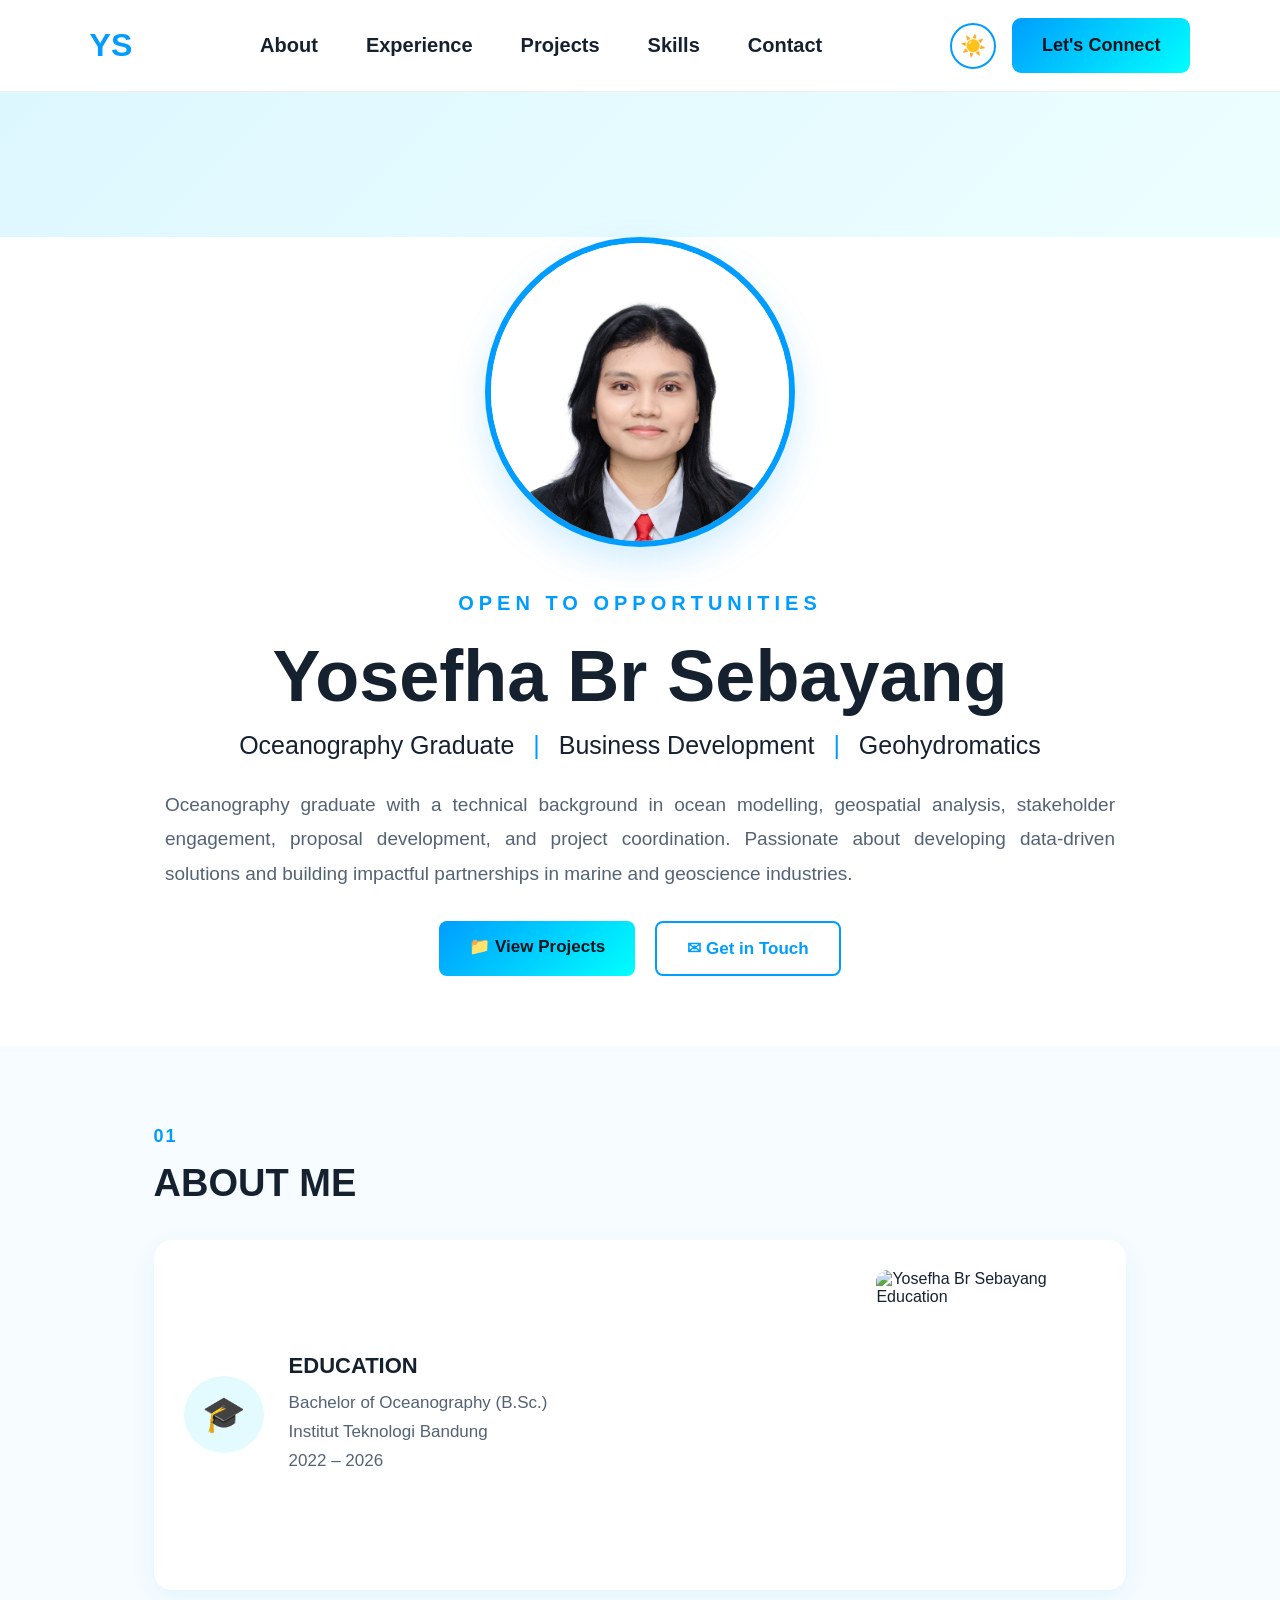
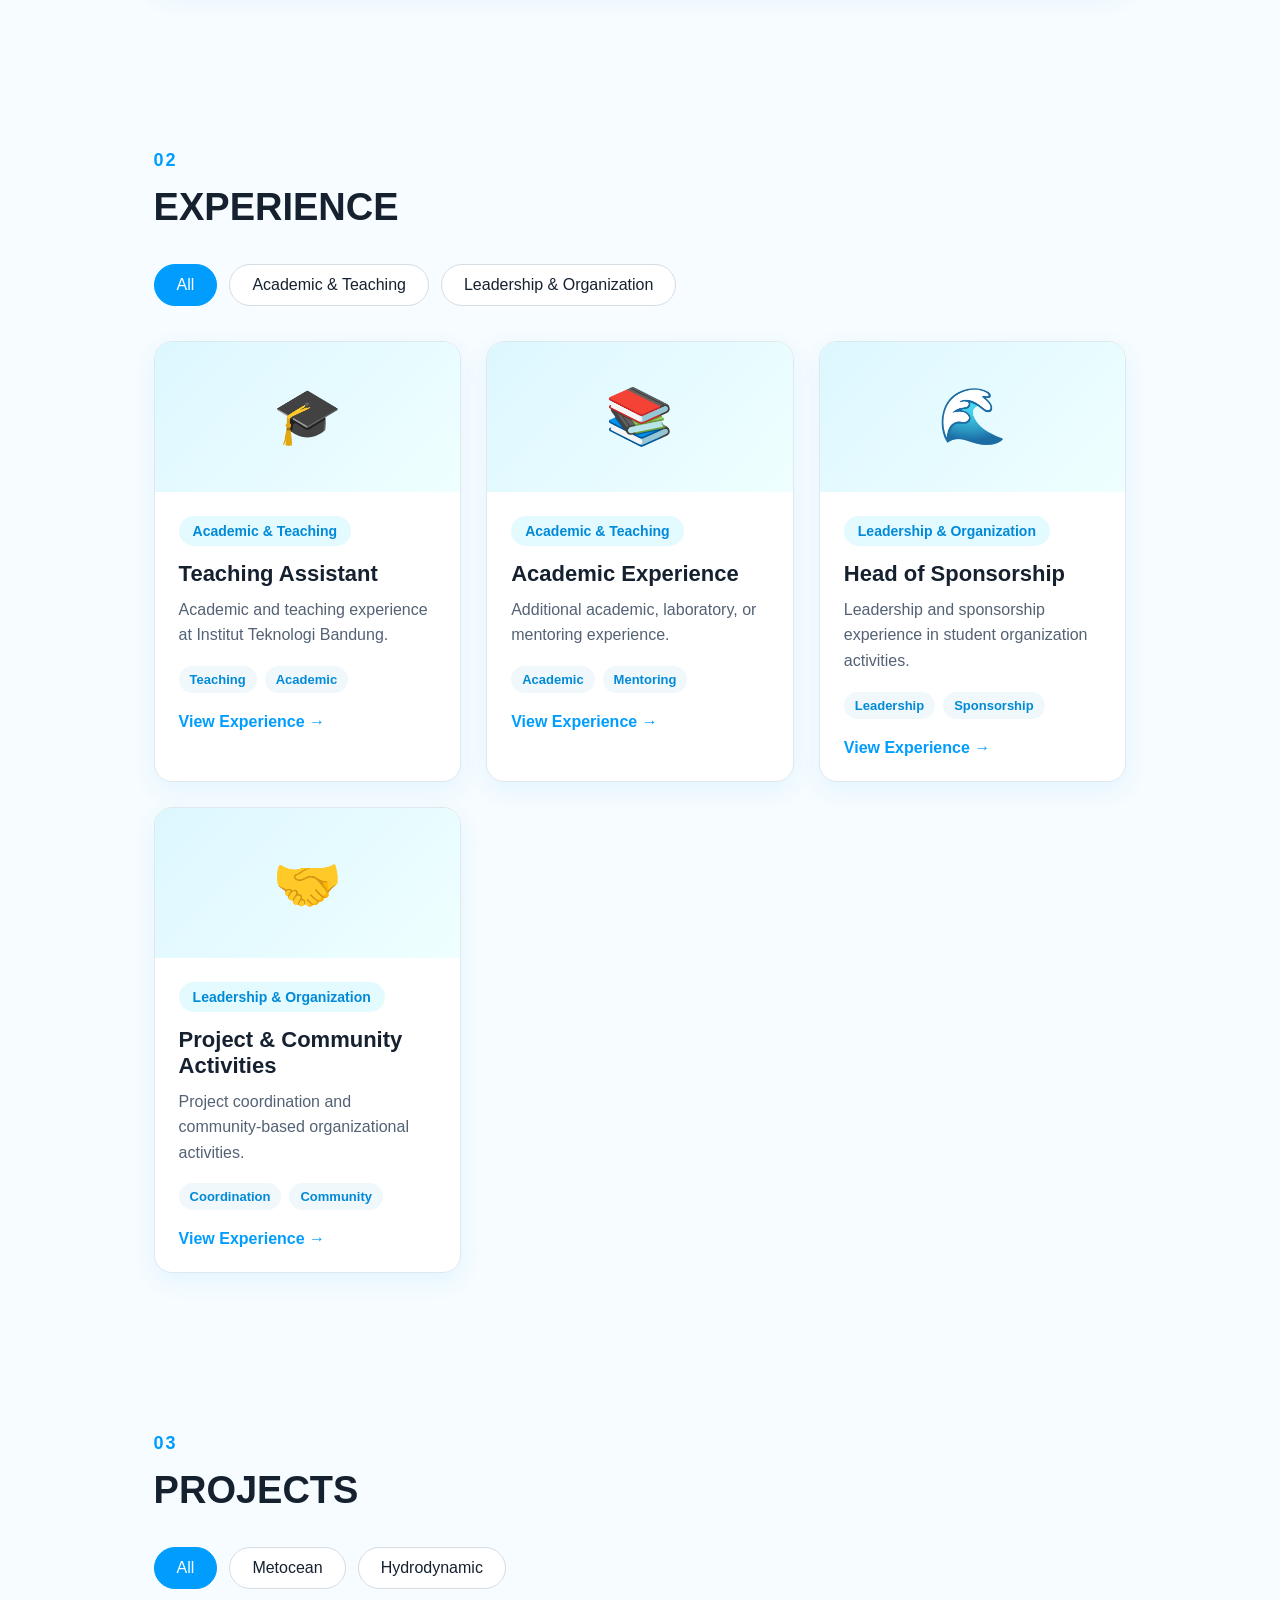
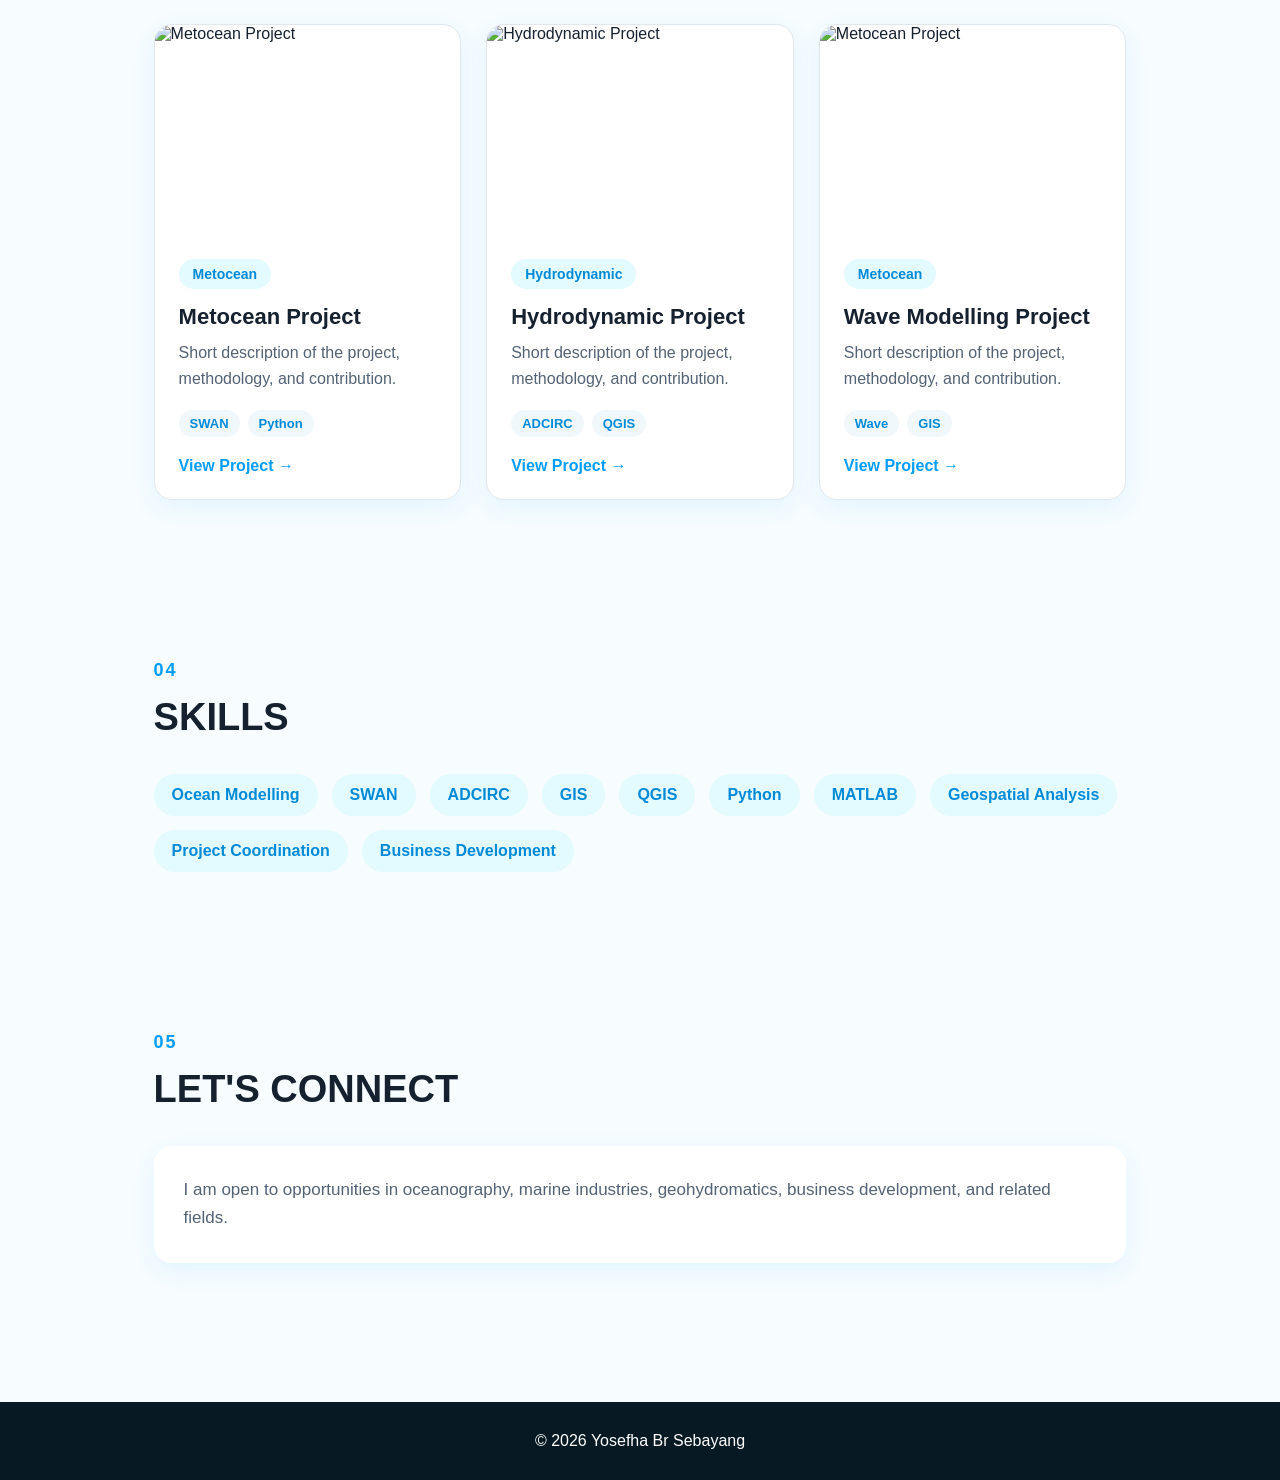
==== index.html @ 75643a56 "Add files via upload" ====
<!DOCTYPE html>
<html lang="en">
<head>
<meta charset="UTF-8">
<meta name="viewport" content="width=device-width,initial-scale=1.0">
<title>Yosefha Br Sebayang | Portfolio</title>
<link rel="stylesheet" href="style.css">
</head>

<body>

<!-- NAVBAR -->
<nav class="navbar">
  <div class="logo">YS</div>
  <div class="nav-links">
    <a href="#about">About</a><a href="#experience">Experience</a>
    <a href="#projects">Projects</a><a href="#skills">Skills</a>
    <a href="#contact">Contact</a>
  </div>
  <div class="nav-right">
    <button id="themeBtn" class="theme-btn">☀️</button>
    <a href="#contact" class="connect-btn">Let's Connect</a>
  </div>
</nav>

<!-- HERO -->
<section class="hero" id="home">
  <div class="hero-banner"></div>
  <div class="hero-content">
    <div class="profile-wrapper">
      <img src="Yosefha_Br_Sebayang_PasPhoto.png" class="profile-photo" alt="Yosefha Br Sebayang">
    </div>
    <p class="open-text">OPEN TO OPPORTUNITIES</p>
    <h1>Yosefha Br Sebayang</h1>
    <h2>Oceanography Graduate <span>|</span> Business Development <span>|</span> Geohydromatics</h2>
    <p class="hero-description">
      Oceanography graduate with a technical background in ocean modelling,
      geospatial analysis, stakeholder engagement, proposal development,
      and project coordination. Passionate about developing data-driven
      solutions and building impactful partnerships in marine and geoscience industries.
    </p>
    <div class="hero-buttons">
      <a href="#projects" class="primary-btn">📁 View Projects</a>
      <a href="#contact" class="secondary-btn">✉ Get in Touch</a>
    </div>
  </div>
</section>

<!-- ABOUT -->
<section class="section" id="about">
  <div class="section-title"><span>01</span><h2>ABOUT ME</h2></div>
  <div class="about-card">
    <div class="about-icon">🎓</div>
    <div class="about-info">
      <h3>EDUCATION</h3>
      <p>Bachelor of Oceanography (B.Sc.)</p>
      <p>Institut Teknologi Bandung</p>
      <p>2022 – 2026</p>
    </div>
    <img src="Education_Picture.png" class="about-photo" alt="Yosefha Br Sebayang Education">
  </div>
</section>

<!-- EXPERIENCE -->
<section class="section" id="experience">
  <div class="section-title"><span>02</span><h2>EXPERIENCE</h2></div>

  <div class="experience-filters">
    <button class="experience-filter active" data-filter="all">All</button>
    <button class="experience-filter" data-filter="academic">Academic & Teaching</button>
    <button class="experience-filter" data-filter="organization">Leadership & Organization</button>
  </div>

  <div class="experience-grid">

    <!-- ACADEMIC 1 -->
    <div class="experience-card" data-category="academic">
      <div class="experience-icon">🎓</div>
      <div class="experience-content">
        <span class="experience-category">Academic & Teaching</span>
        <h3>Teaching Assistant</h3>
        <p>Academic and teaching experience at Institut Teknologi Bandung.</p>
        <div class="experience-tags"><span>Teaching</span><span>Academic</span></div>
        <button class="experience-link" onclick="openExperience('academic1')">View Experience →</button>
      </div>
    </div>

    <!-- ACADEMIC 2 -->
    <div class="experience-card" data-category="academic">
      <div class="experience-icon">📚</div>
      <div class="experience-content">
        <span class="experience-category">Academic & Teaching</span>
        <h3>Academic Experience</h3>
        <p>Additional academic, laboratory, or mentoring experience.</p>
        <div class="experience-tags"><span>Academic</span><span>Mentoring</span></div>
        <button class="experience-link" onclick="openExperience('academic2')">View Experience →</button>
      </div>
    </div>

    <!-- ORGANIZATION 1 -->
    <div class="experience-card" data-category="organization">
      <div class="experience-icon">🌊</div>
      <div class="experience-content">
        <span class="experience-category">Leadership & Organization</span>
        <h3>Head of Sponsorship</h3>
        <p>Leadership and sponsorship experience in student organization activities.</p>
        <div class="experience-tags"><span>Leadership</span><span>Sponsorship</span></div>
        <button class="experience-link" onclick="openExperience('organization1')">View Experience →</button>
      </div>
    </div>

    <!-- ORGANIZATION 2 -->
    <div class="experience-card" data-category="organization">
      <div class="experience-icon">🤝</div>
      <div class="experience-content">
        <span class="experience-category">Leadership & Organization</span>
        <h3>Project & Community Activities</h3>
        <p>Project coordination and community-based organizational activities.</p>
        <div class="experience-tags"><span>Coordination</span><span>Community</span></div>
        <button class="experience-link" onclick="openExperience('organization2')">View Experience →</button>
      </div>
    </div>

  </div>
</section>

<!-- EXPERIENCE DETAIL MODAL -->
<div class="experience-modal" id="experienceModal">
  <div class="experience-modal-box">
    <button class="close-experience" onclick="closeExperience()">×</button>

    <div class="experience-header">
      <span id="experienceCategory">ACADEMIC & TEACHING</span>
      <h2 id="experienceTitle">Experience Title</h2>
      <p id="experienceIntro">Short description of the experience.</p>
    </div>

    <div class="experience-detail">

      <div class="experience-row">
        <div class="experience-image"><img id="expImg1" src="experience-image.jpg" alt="Experience"></div>
        <div class="experience-text">
          <span>01</span><h3>Role & Overview</h3>
          <p id="expDesc1">Describe your role, position, and background.</p>
        </div>
      </div>

      <div class="experience-row reverse">
        <div class="experience-image"><img id="expImg2" src="experience-image.jpg" alt="Experience"></div>
        <div class="experience-text">
          <span>02</span><h3>Responsibilities</h3>
          <p id="expDesc2">Describe your main responsibilities and activities.</p>
        </div>
      </div>

      <div class="experience-row">
        <div class="experience-image"><img id="expImg3" src="experience-image.jpg" alt="Experience"></div>
        <div class="experience-text">
          <span>03</span><h3>Skills & Contribution</h3>
          <p id="expDesc3">Describe skills developed and your contribution.</p>
        </div>
      </div>

      <div class="experience-row reverse">
        <div class="experience-image"><img id="expImg4" src="experience-image.jpg" alt="Experience"></div>
        <div class="experience-text">
          <span>04</span><h3>Outcome</h3>
          <p id="expDesc4">Describe the outcome, achievement, or impact.</p>
        </div>
      </div>

    </div>
  </div>
</div>

<!-- PROJECTS -->
<section class="section" id="projects">
  <div class="section-title"><span>03</span><h2>PROJECTS</h2></div>

  <div class="project-filters">
    <button class="filter-btn active" data-filter="all">All</button>
    <button class="filter-btn" data-filter="metocean">Metocean</button>
    <button class="filter-btn" data-filter="hydrodynamic">Hydrodynamic</button>
  </div>

  <div class="project-grid">

    <div class="project-card" data-category="metocean">
      <img src="project-image.jpg" class="project-image" alt="Metocean Project">
      <div class="project-content">
        <span class="project-category">Metocean</span>
        <h3>Metocean Project</h3>
        <p>Short description of the project, methodology, and contribution.</p>
        <div class="project-tags"><span>SWAN</span><span>Python</span></div>
        <button class="project-link" onclick="openProject('project1')">View Project →</button>
      </div>
    </div>

    <div class="project-card" data-category="hydrodynamic">
      <img src="project-image.jpg" class="project-image" alt="Hydrodynamic Project">
      <div class="project-content">
        <span class="project-category">Hydrodynamic</span>
        <h3>Hydrodynamic Project</h3>
        <p>Short description of the project, methodology, and contribution.</p>
        <div class="project-tags"><span>ADCIRC</span><span>QGIS</span></div>
        <button class="project-link" onclick="openProject('project2')">View Project →</button>
      </div>
    </div>

    <div class="project-card" data-category="metocean">
      <img src="project-image.jpg" class="project-image" alt="Metocean Project">
      <div class="project-content">
        <span class="project-category">Metocean</span>
        <h3>Wave Modelling Project</h3>
        <p>Short description of the project, methodology, and contribution.</p>
        <div class="project-tags"><span>Wave</span><span>GIS</span></div>
        <button class="project-link" onclick="openProject('project3')">View Project →</button>
      </div>
    </div>

  </div>
</section>

<!-- PROJECT DETAIL MODAL -->
<div class="project-modal" id="projectModal">
  <div class="modal-box">
    <button class="close-modal" onclick="closeProject()">×</button>

    <div class="modal-header">
      <span id="detailCategory">METOCEAN</span>
      <h2 id="detailTitle">Project Title</h2>
      <p id="detailIntro">Short project introduction.</p>
    </div>

    <div class="detail-content">

      <div class="detail-row">
        <div class="detail-image"><img id="img1" src="project-image.jpg" alt="Project"></div>
        <div class="detail-text">
          <span>01</span><h3>Project Overview</h3>
          <p id="desc1">Explain the background, objectives, and scope.</p>
        </div>
      </div>

      <div class="detail-row reverse">
        <div class="detail-image"><img id="img2" src="project-image.jpg" alt="Project"></div>
        <div class="detail-text">
          <span>02</span><h3>Methodology</h3>
          <p id="desc2">Explain the methodology, modelling process, or workflow.</p>
        </div>
      </div>

      <div class="detail-row">
        <div class="detail-image"><img id="img3" src="project-image.jpg" alt="Project"></div>
        <div class="detail-text">
          <span>03</span><h3>My Contribution</h3>
          <p id="desc3">Explain your role, technical contribution, and responsibilities.</p>
        </div>
      </div>

      <div class="detail-row reverse">
        <div class="detail-image"><img id="img4" src="project-image.jpg" alt="Project"></div>
        <div class="detail-text">
          <span>04</span><h3>Result & Outcome</h3>
          <p id="desc4">Explain the results, findings, outputs, or final products.</p>
        </div>
      </div>

    </div>
  </div>
</div>

<!-- SKILLS -->
<section class="section" id="skills">
  <div class="section-title"><span>04</span><h2>SKILLS</h2></div>
  <div class="skills">
    <span>Ocean Modelling</span><span>SWAN</span><span>ADCIRC</span>
    <span>GIS</span><span>QGIS</span><span>Python</span><span>MATLAB</span>
    <span>Geospatial Analysis</span><span>Project Coordination</span><span>Business Development</span>
  </div>
</section>

<!-- CONTACT -->
<section class="section contact-section" id="contact">
  <div class="section-title"><span>05</span><h2>LET'S CONNECT</h2></div>
  <div class="simple-card">
    <p>I am open to opportunities in oceanography, marine industries,
      geohydromatics, business development, and related fields.</p>
  </div>
</section>

<footer><p>© 2026 Yosefha Br Sebayang</p></footer>

<script>
const btn=document.getElementById("themeBtn");
if(localStorage.getItem("theme")==="dark"){document.body.classList.add("dark");btn.textContent="🌙"}
btn.addEventListener("click",()=>{
  document.body.classList.toggle("dark");
  const dark=document.body.classList.contains("dark");
  btn.textContent=dark?"🌙":"☀️";
  localStorage.setItem("theme",dark?"dark":"light");
});

document.querySelectorAll(".filter-btn").forEach(btn=>{
  btn.addEventListener("click",()=>{
    document.querySelectorAll(".filter-btn").forEach(b=>b.classList.remove("active"));
    btn.classList.add("active");
    const f=btn.dataset.filter;
    document.querySelectorAll(".project-card").forEach(p=>{
      p.classList.toggle("hidden",f!="all"&&p.dataset.category!=f);
    });
  });
});

document.querySelectorAll(".experience-filter").forEach(btn=>{
  btn.addEventListener("click",()=>{
    document.querySelectorAll(".experience-filter").forEach(b=>b.classList.remove("active"));
    btn.classList.add("active");
    const f=btn.dataset.filter;
    document.querySelectorAll(".experience-card").forEach(e=>{
      e.classList.toggle("hidden",f!="all"&&e.dataset.category!=f);
    });
  });
});

const expData={
  academic1:{
    category:"ACADEMIC & TEACHING",title:"Teaching Assistant",
    intro:"Academic and teaching experience at Institut Teknologi Bandung.",
    imgs:["experience-image.jpg","experience-image.jpg","experience-image.jpg","experience-image.jpg"]
  },
  academic2:{
    category:"ACADEMIC & TEACHING",title:"Academic Experience",
    intro:"Additional academic and mentoring experience.",
    imgs:["experience-image.jpg","experience-image.jpg","experience-image.jpg","experience-image.jpg"]
  },
  organization1:{
    category:"LEADERSHIP & ORGANIZATION",title:"Head of Sponsorship",
    intro:"Leadership and sponsorship experience in student activities.",
    imgs:["experience-image.jpg","experience-image.jpg","experience-image.jpg","experience-image.jpg"]
  },
  organization2:{
    category:"LEADERSHIP & ORGANIZATION",title:"Project & Community Activities",
    intro:"Project coordination and community-based activities.",
    imgs:["experience-image.jpg","experience-image.jpg","experience-image.jpg","experience-image.jpg"]
  }
};

function openExperience(id){
  const d=expData[id];
  document.getElementById("experienceCategory").textContent=d.category;
  document.getElementById("experienceTitle").textContent=d.title;
  document.getElementById("experienceIntro").textContent=d.intro;
  d.imgs.forEach((img,i)=>document.getElementById("expImg"+(i+1)).src=img);
  document.getElementById("experienceModal").classList.add("show");
  document.body.style.overflow="hidden";
}

function closeExperience(){
  document.getElementById("experienceModal").classList.remove("show");
  document.body.style.overflow="";
}

document.getElementById("experienceModal").addEventListener("click",e=>{
  if(e.target.id==="experienceModal")closeExperience();
});

const projectData={
  project1:{
    category:"METOCEAN",title:"Metocean Project",intro:"Metocean analysis and modelling project.",
    imgs:["project-image.jpg","project-image.jpg","project-image.jpg","project-image.jpg"]
  },
  project2:{
    category:"HYDRODYNAMIC",title:"Hydrodynamic Project",intro:"Hydrodynamic modelling and analysis project.",
    imgs:["project-image.jpg","project-image.jpg","project-image.jpg","project-image.jpg"]
  },
  project3:{
    category:"METOCEAN",title:"Wave Modelling Project",intro:"Wave modelling and marine analysis project.",
    imgs:["project-image.jpg","project-image.jpg","project-image.jpg","project-image.jpg"]
  }
};

function openProject(id){
  const d=projectData[id];
  document.getElementById("detailCategory").textContent=d.category;
  document.getElementById("detailTitle").textContent=d.title;
  document.getElementById("detailIntro").textContent=d.intro;
  d.imgs.forEach((img,i)=>document.getElementById("img"+(i+1)).src=img);
  document.getElementById("projectModal").classList.add("show");
  document.body.style.overflow="hidden";
}

function closeProject(){
  document.getElementById("projectModal").classList.remove("show");
  document.body.style.overflow="";
}

document.getElementById("projectModal").addEventListener("click",e=>{
  if(e.target.id==="projectModal")closeProject();
});
</script>

</body>
</html>
---- style.css ----
:root{--cyan:#009DFF;--cyan2:#00FFFF;--dark:#071923;--text:#162130;--muted:#536274;--light:#DDF7FF}
*{margin:0;padding:0;box-sizing:border-box}
html{scroll-behavior:smooth}
body{font-family:Arial,Helvetica,sans-serif;color:var(--text);background:#fff;transition:.3s}
a{text-decoration:none;color:inherit}
button{font-family:inherit}

/* NAVBAR */
.navbar{height:92px;width:100%;display:flex;align-items:center;justify-content:space-between;padding:0 7%;background:#fff;border-bottom:1px solid #eee;position:sticky;top:0;z-index:1000}
.logo{font-size:32px;font-weight:800;color:var(--cyan)}
.nav-links{display:flex;gap:48px}
.nav-links a{font-size:20px;font-weight:700;color:var(--text);transition:.2s}
.nav-links a:hover{color:var(--cyan)}
.nav-right{display:flex;align-items:center;gap:16px}
.theme-btn{width:46px;height:46px;border:2px solid var(--cyan);border-radius:50%;background:#fff;font-size:21px;cursor:pointer}
.connect-btn{background:linear-gradient(135deg,var(--cyan),var(--cyan2));color:#06141c;padding:17px 30px;border-radius:9px;font-size:18px;font-weight:800}

/* HERO */
.hero{text-align:center;position:relative;overflow:hidden}
.hero-banner{height:300px;background:linear-gradient(135deg,#DDF7FF,#EFFFFF)}
.hero-content{position:relative;background:#fff;padding:0 20px 70px}
.profile-wrapper{width:310px;height:310px;border-radius:50%;overflow:hidden;border:6px solid var(--cyan);position:relative;margin:-155px auto 0;background:#fff;box-shadow:0 15px 35px rgba(0,157,255,.18);z-index:5}
.profile-photo{width:100%;height:100%;object-fit:cover;object-position:center top;display:block}
.open-text{margin-top:45px;color:var(--cyan);font-size:20px;letter-spacing:5px;font-weight:800;position:relative;z-index:6}
.hero h1{font-size:72px;line-height:1.1;margin:22px auto 15px;font-weight:800;white-space:nowrap;color:var(--text)}
.hero h2{font-size:25px;font-weight:500;margin-bottom:28px}
.hero h2 span{color:var(--cyan);margin:0 12px}
.hero-description{max-width:950px;margin:auto;font-size:19px;line-height:1.8;color:var(--muted);text-align:justify}
.hero-buttons{display:flex;justify-content:center;gap:20px;margin-top:30px}
.primary-btn,.secondary-btn{padding:15px 30px;border-radius:8px;font-size:17px;font-weight:700}
.primary-btn{background:linear-gradient(135deg,var(--cyan),var(--cyan2));color:#06141c}
.secondary-btn{border:2px solid var(--cyan);color:var(--cyan)}

/* SECTIONS */
.section{padding:80px 12%;background:#F6FCFF;min-height:350px}
.section-title span{font-size:18px;color:var(--cyan);font-weight:800;letter-spacing:2px}
.section-title h2{font-size:38px;margin-top:15px;margin-bottom:35px}
.about-card,.simple-card{background:#fff;border-radius:18px;padding:30px;box-shadow:0 8px 25px rgba(0,157,255,.08);max-width:1280px}
.about-card{display:flex;gap:25px;align-items:center}
.about-icon{font-size:35px;background:#E3FAFF;padding:18px;border-radius:50%;flex-shrink:0}
.about-info{flex:1}
.about-card h3,.simple-card h3{font-size:22px;margin-bottom:10px}
.about-card p,.simple-card p{font-size:17px;line-height:1.7;color:var(--muted)}
.about-photo{width:220px;height:290px;object-fit:cover;object-position:center;border-radius:12px;display:block;flex-shrink:0}

/* FILTERS */
.project-filters,.experience-filters{display:flex;gap:12px;margin-bottom:35px;flex-wrap:wrap}
.filter-btn,.experience-filter{padding:11px 22px;border:1px solid #D5DDE3;border-radius:25px;background:#fff;color:var(--text);font-size:16px;cursor:pointer;transition:.2s}
.filter-btn.active,.filter-btn:hover,.experience-filter.active,.experience-filter:hover{background:var(--cyan);color:#fff;border-color:var(--cyan)}

/* PROJECT CARDS */
.project-grid,.experience-grid{display:grid;grid-template-columns:repeat(3,1fr);gap:25px}
.project-card,.experience-card{background:#fff;border:1px solid #E1E8ED;border-radius:18px;overflow:hidden;box-shadow:0 8px 25px rgba(0,157,255,.08);transition:.25s}
.project-card:hover,.experience-card:hover{transform:translateY(-5px);box-shadow:0 12px 30px rgba(0,157,255,.15)}
.project-card.hidden,.experience-card.hidden{display:none}
.project-image{width:100%;height:210px;object-fit:cover;display:block}
.project-content,.experience-content{padding:24px}
.project-category,.experience-category{display:inline-block;padding:7px 14px;border-radius:20px;background:#E3FAFF;color:#008AD8;font-size:14px;font-weight:700;margin-bottom:15px}
.project-card h3,.experience-card h3{font-size:22px;margin-bottom:10px}
.project-card p,.experience-card p{font-size:16px;line-height:1.6;color:var(--muted);margin-bottom:18px}
.project-tags,.experience-tags{display:flex;gap:8px;margin-bottom:20px}
.project-tags span,.experience-tags span{padding:6px 11px;border-radius:15px;background:#F0F8FB;color:#008AD8;font-size:13px;font-weight:700}
.project-link,.experience-link{border:0;background:none;color:var(--cyan);font-weight:700;font-size:16px;cursor:pointer;padding:0}
.experience-icon{height:150px;display:flex;align-items:center;justify-content:center;background:linear-gradient(135deg,#DDF7FF,#EFFFFF);font-size:55px}

/* MODALS */
.project-modal,.experience-modal{position:fixed;inset:0;background:rgba(0,0,0,.7);display:none;align-items:center;justify-content:center;padding:30px;z-index:2000}
.project-modal.show,.experience-modal.show{display:flex}
.modal-box,.experience-modal-box{width:min(1100px,95vw);max-height:90vh;overflow-y:auto;background:#fff;border-radius:22px;padding:45px;position:relative}
.close-modal,.close-experience{position:absolute;right:22px;top:18px;border:0;background:none;font-size:35px;cursor:pointer;color:var(--muted);z-index:5}
.modal-header,.experience-header{text-align:center;margin-bottom:45px}
.modal-header span,.experience-header span{color:var(--cyan);font-size:14px;font-weight:800;letter-spacing:3px}
.modal-header h2,.experience-header h2{font-size:38px;margin:12px 0}
.modal-header p,.experience-header p{font-size:17px;color:var(--muted)}
.detail-content,.experience-detail{display:flex;flex-direction:column;gap:55px}
.detail-row,.experience-row{display:grid;grid-template-columns:1.15fr 1fr;gap:45px;align-items:center}
.detail-row.reverse,.experience-row.reverse{grid-template-columns:1fr 1.15fr}
.detail-row.reverse .detail-image,.experience-row.reverse .experience-image{order:2}
.detail-row.reverse .detail-text,.experience-row.reverse .experience-text{order:1}
.detail-image img,.experience-image img{width:100%;height:330px;object-fit:cover;border-radius:16px;display:block;background:#EAF8FC}
.detail-text>span,.experience-text>span{font-size:14px;color:var(--cyan);font-weight:800;letter-spacing:3px}
.detail-text h3,.experience-text h3{font-size:27px;margin:10px 0 15px}
.detail-text p,.experience-text p{font-size:17px;line-height:1.8;color:var(--muted)}

/* SKILLS */
.skills{display:flex;flex-wrap:wrap;gap:14px}
.skills span{padding:12px 18px;border-radius:30px;background:#E3FAFF;color:#008AD8;font-weight:700}
.contact-section{min-height:450px}
footer{text-align:center;padding:30px;background:var(--dark);color:#fff}

/* DARK MODE */
body.dark{background:var(--dark);color:#F2FAFF}
body.dark .navbar{background:#0B202B;border-color:#193844}
body.dark .nav-links a{color:#F2FAFF}
body.dark .nav-links a:hover{color:var(--cyan2)}
body.dark .theme-btn{background:#102D39;color:#fff}
body.dark .connect-btn{color:#06141c}
body.dark .hero-banner{background:linear-gradient(135deg,#082A3A,#073B4C)}
body.dark .hero-content{background:var(--dark)}
body.dark .profile-wrapper{background:#102D39;border-color:var(--cyan2);box-shadow:0 15px 35px rgba(0,255,255,.15)}
body.dark .open-text{color:var(--cyan2)}
body.dark .hero h1{color:#F2FAFF}
body.dark .hero h2{color:#E4F3F8}
body.dark .hero h2 span{color:var(--cyan2)}
body.dark .hero-description{color:#B8CBD3}
body.dark .secondary-btn{color:var(--cyan2);border-color:var(--cyan2)}
body.dark .section{background:#0D2530}
body.dark .about-card,body.dark .simple-card{background:#12303C}
body.dark .about-card p,body.dark .simple-card p{color:#B8CBD3}
body.dark .about-icon{background:#0C3B4B}
body.dark .filter-btn,body.dark .experience-filter{background:#12303C;color:#F2FAFF;border-color:#28505E}
body.dark .filter-btn.active,body.dark .experience-filter.active{background:var(--cyan2);color:#06141c}
body.dark .project-card,body.dark .experience-card{background:#12303C;border-color:#28505E}
body.dark .project-category,body.dark .experience-category{background:#0C3B4B;color:var(--cyan2)}
body.dark .project-card p,body.dark .experience-card p{color:#B8CBD3}
body.dark .project-tags span,body.dark .experience-tags span{background:#0C3B4B;color:var(--cyan2)}
body.dark .experience-icon{background:linear-gradient(135deg,#0C3B4B,#12303C)}
body.dark .modal-box,body.dark .experience-modal-box{background:#12303C}
body.dark .modal-header p,body.dark .experience-header p,body.dark .detail-text p,body.dark .experience-text p{color:#B8CBD3}
body.dark .close-modal,body.dark .close-experience{color:#B8CBD3}
body.dark footer{background:#040C11}

/* RESPONSIVE */
@media(max-width:1100px){
.navbar{padding:0 4%}.nav-links{gap:25px}.nav-links a{font-size:18px}
.hero h1{font-size:60px}.about-photo{width:190px;height:260px}
}
@media(max-width:900px){
.nav-links{gap:18px}.nav-links a{font-size:16px}.connect-btn{padding:13px 18px;font-size:16px}
.profile-wrapper{width:250px;height:250px;margin-top:-125px}.hero-banner{height:250px}.hero h1{font-size:50px}.hero h2{font-size:20px}
.about-card{gap:18px}.about-photo{width:160px;height:220px}
.project-grid,.experience-grid{grid-template-columns:repeat(2,1fr)}
.detail-row,.detail-row.reverse,.experience-row,.experience-row.reverse{grid-template-columns:1fr;gap:25px}
.detail-row.reverse .detail-image,.experience-row.reverse .experience-image{order:0}
.detail-row.reverse .detail-text,.experience-row.reverse .experience-text{order:0}
}
@media(max-width:650px){
.nav-links{display:none}.navbar{height:75px}.hero-banner{height:210px}
.profile-wrapper{width:210px;height:210px;margin-top:-105px}.open-text{font-size:15px;letter-spacing:3px}
.hero h1{font-size:36px;white-space:normal}.hero h2{font-size:17px;line-height:1.7}.hero-description{font-size:16px}
.hero-buttons{flex-direction:column;max-width:250px;margin:25px auto}.section{padding:60px 7%}
.about-card{flex-wrap:wrap}.about-photo{width:100%;height:auto;max-height:350px}
.project-grid,.experience-grid{grid-template-columns:1fr}
.modal-box,.experience-modal-box{padding:30px 20px}.modal-header h2,.experience-header h2{font-size:28px}
.detail-image img,.experience-image img{height:230px}.detail-text h3,.experience-text h3{font-size:23px}
}
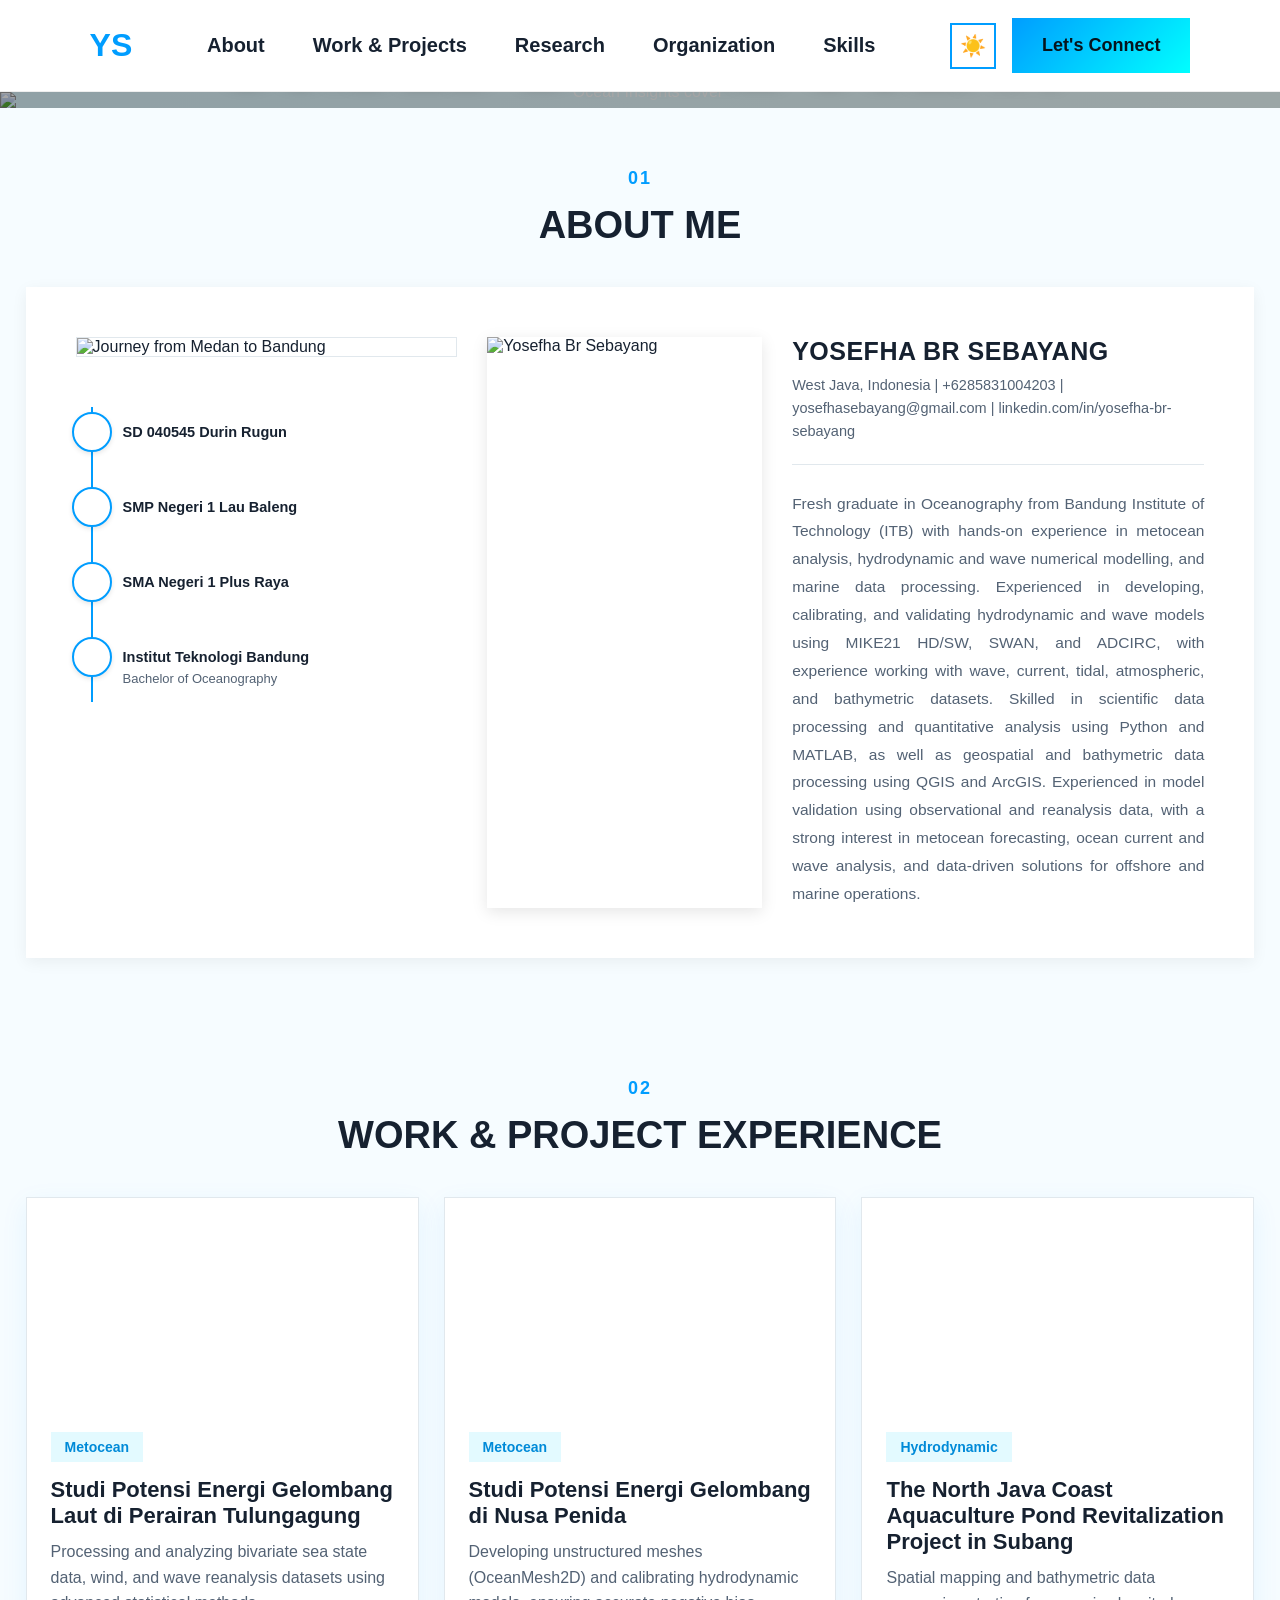
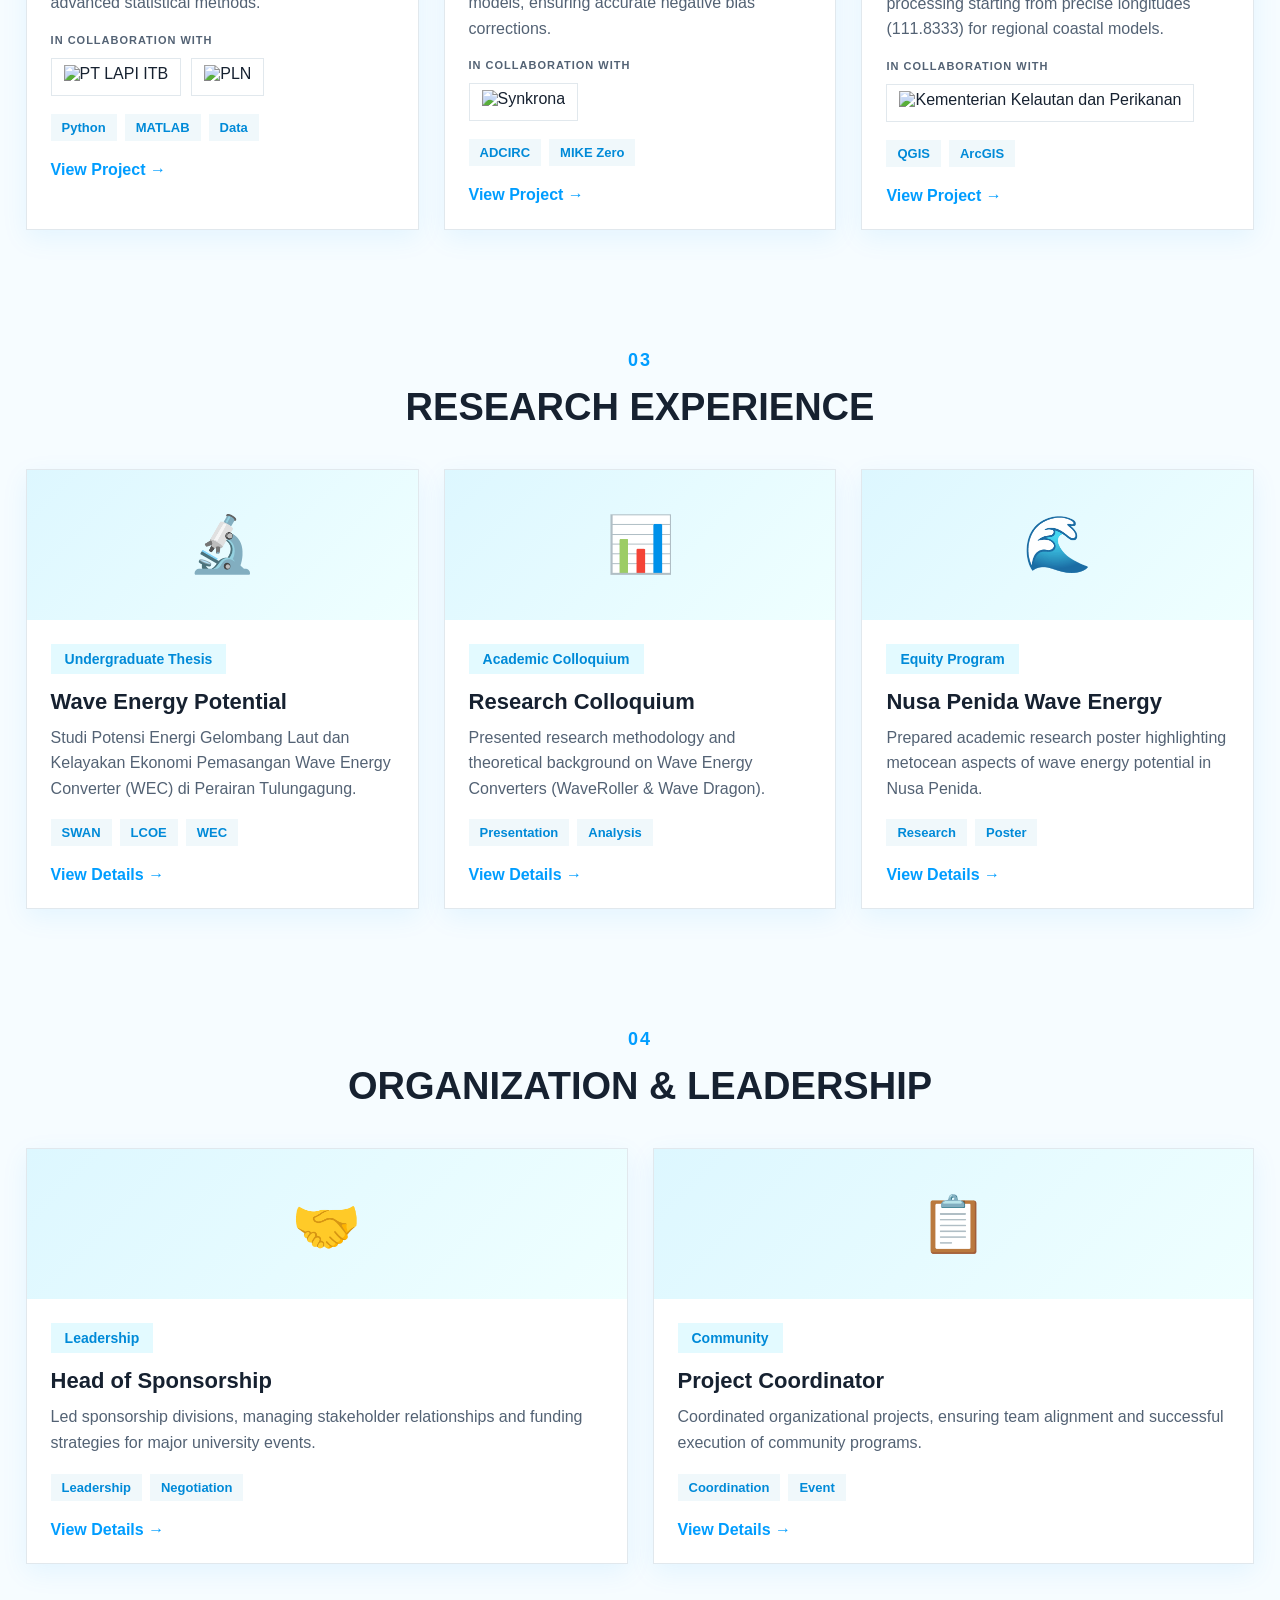
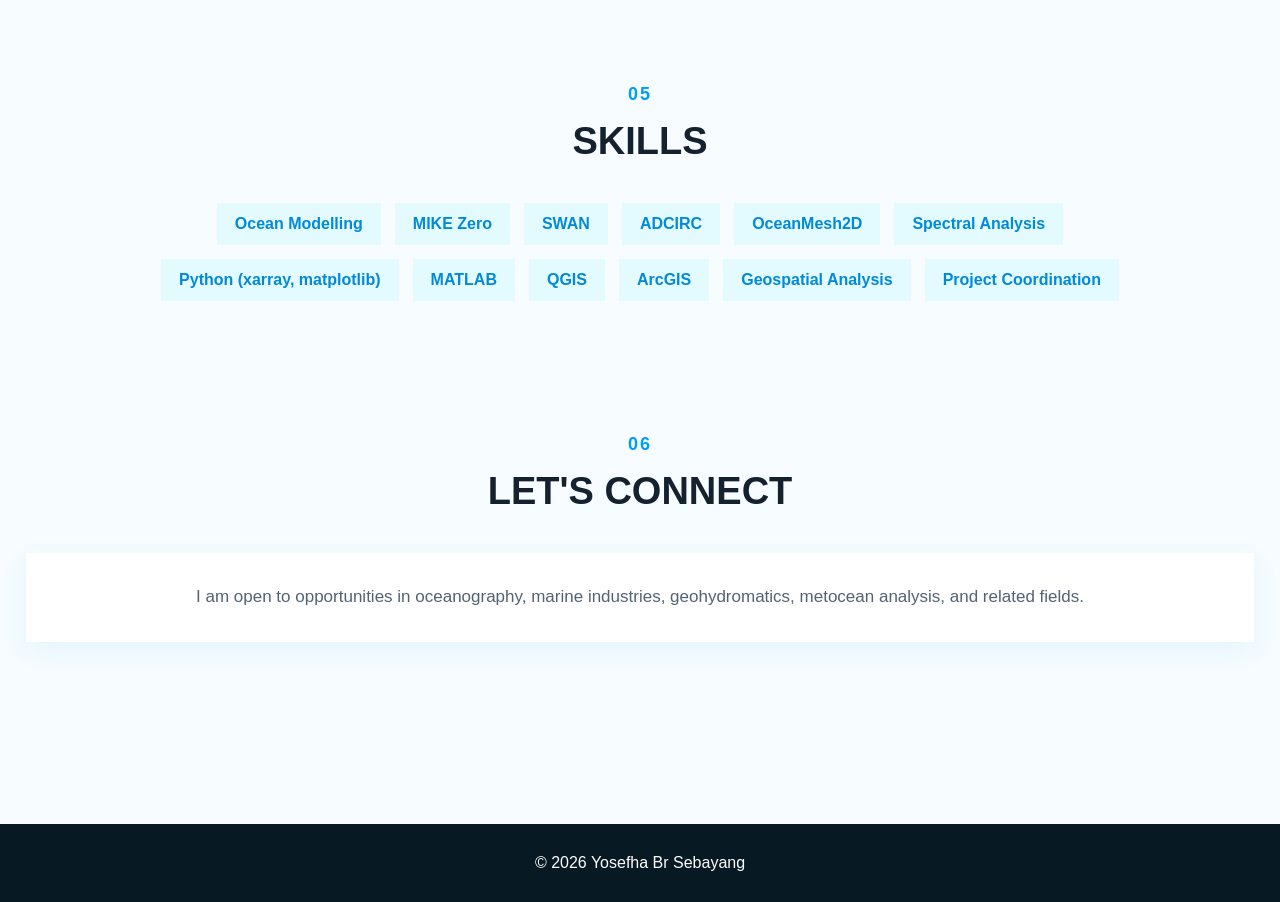
==== commit d3b33ecc: "Add files via upload" ====
--- a/index.html
+++ b/index.html
@@ -5,345 +5,524 @@
 <meta name="viewport" content="width=device-width,initial-scale=1.0">
 <title>Yosefha Br Sebayang | Portfolio</title>
 <link rel="stylesheet" href="style.css">
+<!-- Tambahan Library Ikon FontAwesome -->
+<link rel="stylesheet" href="https://cdnjs.cloudflare.com/ajax/libs/font-awesome/6.4.0/css/all.min.css">
+
+<style>
+/* COVER / HERO - Overlay Text */
+.hero{position:relative;overflow:hidden;background:#061923;color:#fff;line-height:0}
+.hero-banner{display:block;width:100%;height:auto;filter:brightness(0.65);} 
+
+.hero-overlay {position:absolute; top:58%; left:50%; transform:translate(-50%, -50%); text-align:center; width:90%; z-index:10; line-height:1.5;}
+.hero-small-text {font-size:22px; font-weight:700; letter-spacing:6px; text-transform:uppercase; border-bottom:1px solid rgba(255,255,255,0.4); padding-bottom:10px; display:inline-block; margin-bottom:18px; color:#00ffff;}
+.hero-main-text {font-size:clamp(28px, 6vw, 65px); font-weight:900; line-height:1.1; margin-bottom:15px; text-transform:uppercase; text-shadow:0 4px 15px rgba(0,0,0,0.6); color:#fff !important;}
+.hero-sub-text {font-size:clamp(18px, 2.5vw, 28px); font-weight:400; max-width:800px; margin:0 auto; text-shadow:0 2px 8px rgba(0,0,0,0.6); color:#e0eef2;}
+
+/* STYLING UNTUK BARIS IKON SKILL DI HERO */
+.hero-skills-bar {display:flex; align-items:center; justify-content:center; gap:35px; margin-top:45px;}
+.skill-item {display:flex; flex-direction:column; align-items:center; gap:12px; color:#fff;}
+.skill-item i {font-size:32px; color:#fff; text-shadow:0 2px 5px rgba(0,0,0,0.5);}
+.skill-item span {font-size:12px; font-weight:600; letter-spacing:2px; text-transform:uppercase; text-align:center; line-height:1.4; color:rgba(255,255,255,0.9); text-shadow:0 2px 5px rgba(0,0,0,0.5);}
+.skill-divider {width:1px; height:45px; background:rgba(255,255,255,0.3);}
+
+/* SCROLL DOWN INDICATOR */
+.scroll-indicator {position:absolute; bottom:40px; left:50%; transform:translateX(-50%); color:rgba(255,255,255,0.7); font-size:28px; z-index:10; animation:bounce 2s infinite; transition:0.3s;}
+.scroll-indicator:hover {color:#00ffff;}
+@keyframes bounce {
+  0%, 20%, 50%, 80%, 100% {transform: translateY(0) translateX(-50%);}
+  40% {transform: translateY(-15px) translateX(-50%);}
+  60% {transform: translateY(-7px) translateX(-50%);}
+}
+
+/* OVERRIDE PADDING SECTION ABOUT AGAR FULL LAYAR */
+.section { padding: 60px 2% !important; overflow: hidden; }
+
+/* OVERRIDE BORDER RADIUS UNTUK SEMUA TEMPLATE AGAR PETAK (SQUARE) */
+.project-card, 
+.experience-card, 
+.simple-card, 
+.modal-box, 
+.experience-modal-box {
+    border-radius: 0 !important;
+}
+
+/* Hilangkan lengkungan pada gambar di dalam card/modal */
+.project-image, 
+.experience-image img, 
+.detail-image img {
+    border-radius: 0 !important;
+}
+
+/* Trik Placeholder: Jika gambar rusak/kosong, muncul kotak elegan otomatis */
+.detail-image img { position: relative; background: #E3FAFF; min-height: 330px; }
+.detail-image img::after {
+    content: "\f03e   Visual Graphic"; 
+    font-family: "Font Awesome 6 Free";
+    font-weight: 900;
+    position: absolute;
+    top: 0; left: 0; width: 100%; height: 100%;
+    display: flex; align-items: center; justify-content: center;
+    background: #F0F8FB; color: #8BA5B5; font-size: 18px; letter-spacing: 1px;
+}
+
+/* Hilangkan lengkungan pada tombol dan tag */
+.filter-btn, 
+.experience-filter, 
+.project-category, 
+.experience-category, 
+.project-tags span, 
+.experience-tags span, 
+.connect-btn, 
+.primary-btn, 
+.secondary-btn {
+    border-radius: 0 !important;
+}
+
+/* NEW COMPREHENSIVE ABOUT SECTION (3 COLUMNS) */
+.about-master-card { 
+    display: grid; 
+    grid-template-columns: 1.25fr 0.9fr 1.35fr; 
+    gap: 30px; 
+    background: #fff; 
+    padding: 50px; 
+    border-radius: 0; 
+    box-shadow: 0 4px 15px rgba(0,0,0,0.06); 
+    max-width: 100%; 
+    margin: 0 auto; 
+    align-items: stretch;
+}
+
+.col-journey { display: flex; flex-direction: column; gap: 35px; }
+.col-journey img { width: 100%; border-radius: 0; border: 1px solid #E1E8ED; display: block;} 
+
+.edu-timeline-list { position: relative; margin: 15px 0 0 15px; padding: 15px 0 15px 30px; border-left: 2px solid #009DFF; list-style: none; }
+.edu-timeline-list li { position: relative; margin-bottom: 35px; min-height: 40px; }
+.edu-timeline-list li:last-child { margin-bottom: 0; }
+.edu-timeline-list li::before { 
+    content: ""; 
+    position: absolute; 
+    left: -51px; 
+    top: -10px; 
+    width: 40px; 
+    height: 40px; 
+    background-color: #fff; 
+    background-size: cover;
+    background-position: center;
+    background-repeat: no-repeat;
+    border: 2px solid #009DFF; 
+    border-radius: 50%; 
+    box-sizing: border-box;
+    box-shadow: 0 2px 5px rgba(0,0,0,0.1);
+}
+
+.edu-sd::before { background-image: url('Logo_SD.jpg'); }
+.edu-smp::before { background-image: url('Logo_SMP.jpg'); }
+.edu-sma::before { background-image: url('Logo_SMA.jpg'); }
+.edu-itb::before { background-image: url('Logo_ITB.jpg'); }
+
+.timeline-title { font-size: 14.5px; font-weight: 700; color: #162130; line-height: 1.2; padding-top: 2px;}
+.timeline-subtitle { font-size: 13px; color: #536274; margin-top: 5px; font-weight: 500;}
+
+.col-photo img { width: 100%; height: 100%; object-fit: cover; border-radius: 0; min-height: 450px; display: block; box-shadow: 0 4px 15px rgba(0,0,0,0.1);} 
+
+.col-text { display: flex; flex-direction: column; justify-content: center; }
+.col-text h3 { font-size: 25px; margin-bottom: 8px; color: var(--text); text-transform: uppercase; font-weight: 900; letter-spacing: 0.5px; white-space: nowrap;}
+.col-text .contact-info { font-size: 14.5px; color: var(--muted); display: block; margin-bottom: 25px; line-height: 1.6; padding-bottom: 20px; border-bottom: 1px solid #E1E8ED; }
+.col-text p { font-size: 15.5px; line-height: 1.8; color: var(--muted); text-align: justify; }
+
+.project-grid, .experience-grid {
+    display: grid;
+    grid-template-columns: repeat(auto-fit, minmax(350px, 1fr));
+    gap: 25px;
+    max-width: 1400px;
+    margin: 0 auto;
+}
+.section-title { text-align: center; margin-bottom: 40px; }
+.project-filters { justify-content: center; }
+
+/* SCROLL REVEAL ANIMATION */
+.reveal {
+    opacity: 0;
+    transform: translateY(40px);
+    transition: all 0.8s cubic-bezier(0.25, 0.46, 0.45, 0.94); 
+}
+.reveal.active {
+    opacity: 1;
+    transform: translateY(0);
+}
+
+/* =========================================
+   PROJECT MODAL ENHANCEMENTS 
+   ========================================= */
+.quick-facts { display: flex; justify-content: center; gap: 15px; margin-top: 15px; flex-wrap: wrap;}
+.quick-facts span { background: #E3FAFF; color: #008AD8; padding: 6px 14px; font-size: 13px; font-weight: 700; border-radius: 0; display: flex; align-items: center; gap: 6px;}
+
+.callout-box { background: linear-gradient(135deg, #009DFF, #00FFFF); padding: 2px; margin-top: 25px; border-radius: 0;}
+.callout-inner { background: #fff; padding: 20px; text-align: center; border-radius: 0;}
+.callout-inner h4 { font-size: 38px; color: #162130; margin-bottom: 5px; font-weight: 900;}
+.callout-inner p { font-size: 14px !important; color: #536274 !important; margin: 0 !important; font-weight: 600; text-transform: uppercase; letter-spacing: 1px;}
+
+.modal-action-btn { display: inline-flex; align-items: center; justify-content: center; gap: 8px; background: #009DFF; color: #fff; padding: 14px 28px; text-decoration: none; font-weight: 700; margin: 40px auto 0; font-size: 15px; transition: .2s; border: none; cursor: pointer; border-radius:0;}
+.modal-action-btn:hover { background: #0077c8; color:#fff;}
+.modal-footer { text-align: center; width: 100%; border-top: 1px solid #E1E8ED; padding-top: 30px; margin-top: 20px;}
+
+/* Dark Mode Overrides */
+body.dark .about-master-card { background: #12303C; border: 1px solid #28505E; box-shadow: none; }
+body.dark .col-journey img { border-color: #28505E; }
+body.dark .col-photo img { box-shadow: 0 4px 15px rgba(0,0,0,0.3); }
+body.dark .col-text h3, body.dark .timeline-title { color: #F2FAFF; }
+body.dark .col-text .contact-info, body.dark .col-text p, body.dark .timeline-subtitle { color: #B8CBD3; }
+body.dark .col-text .contact-info { border-color: #28505E; }
+
+/* Dark Mode for Modal Enhancements */
+body.dark .quick-facts span { background: #0C3B4B; color: #00FFFF; }
+body.dark .callout-inner { background: #12303C; }
+body.dark .callout-inner h4 { color: #00FFFF; }
+body.dark .callout-inner p { color: #B8CBD3 !important; }
+body.dark .modal-footer { border-color: #28505E; }
+body.dark .detail-image img::after { background: #0C3B4B; color: #536274; }
+
+@media(max-width:1200px){
+  .section { padding: 50px 4% !important; }
+}
+@media(max-width:1050px){
+  .about-master-card { grid-template-columns: 1fr 1fr; }
+  .col-photo { order: -1; grid-column: span 2; }
+  .col-photo img { max-height: 500px; }
+  .col-text h3 { white-space: normal; } 
+}
+@media(max-width:900px){
+  .hero-skills-bar {flex-wrap:wrap; gap:15px; margin-top:30px;}
+  .skill-divider {display:none;}
+  .skill-item {width:40%; margin-bottom:10px;}
+  .skill-item i {font-size:26px;}
+  .skill-item span {font-size:10px;}
+  .scroll-indicator {bottom: 20px; font-size:22px;}
+  .hero-small-text {font-size:15px; letter-spacing:3px;}
+  .hero-overlay {width: 95%;}
+  .about-master-card { grid-template-columns: 1fr; padding: 25px; gap: 30px; }
+  .col-photo { grid-column: span 1; }
+  .col-photo img { min-height: 350px; }
+}
+</style>
 </head>
 
 <body>
 
 <!-- NAVBAR -->
 <nav class="navbar">
-  <div class="logo">YS</div>
-  <div class="nav-links">
-    <a href="#about">About</a><a href="#experience">Experience</a>
-    <a href="#projects">Projects</a><a href="#skills">Skills</a>
-    <a href="#contact">Contact</a>
-  </div>
-  <div class="nav-right">
-    <button id="themeBtn" class="theme-btn">☀️</button>
-    <a href="#contact" class="connect-btn">Let's Connect</a>
-  </div>
+<div class="logo">YS</div>
+<div class="nav-links">
+<a href="#about">About</a>
+<a href="#work">Work & Projects</a>
+<a href="#research">Research</a>
+<a href="#organization">Organization</a>
+<a href="#skills">Skills</a>
+</div>
+<div class="nav-right">
+<button id="themeBtn" class="theme-btn">☀️</button>
+<a href="#contact" class="connect-btn">Let's Connect</a>
+</div>
 </nav>
 
-<!-- HERO -->
+<!-- HERO / COVER -->
 <section class="hero" id="home">
-  <div class="hero-banner"></div>
-  <div class="hero-content">
-    <div class="profile-wrapper">
-      <img src="Yosefha_Br_Sebayang_PasPhoto.png" class="profile-photo" alt="Yosefha Br Sebayang">
-    </div>
-    <p class="open-text">OPEN TO OPPORTUNITIES</p>
-    <h1>Yosefha Br Sebayang</h1>
-    <h2>Oceanography Graduate <span>|</span> Business Development <span>|</span> Geohydromatics</h2>
-    <p class="hero-description">
-      Oceanography graduate with a technical background in ocean modelling,
-      geospatial analysis, stakeholder engagement, proposal development,
-      and project coordination. Passionate about developing data-driven
-      solutions and building impactful partnerships in marine and geoscience industries.
-    </p>
-    <div class="hero-buttons">
-      <a href="#projects" class="primary-btn">📁 View Projects</a>
-      <a href="#contact" class="secondary-btn">✉ Get in Touch</a>
-    </div>
-  </div>
+<img src="CoverBackGround.png" class="hero-banner" alt="Ocean Insights cover">
+<div class="hero-overlay">
+  <span class="hero-small-text">PORTFOLIO</span>
+  <h1 class="hero-main-text">GUIDED BY THE OCEAN</h1>
+  <p class="hero-sub-text">Navigating the ship of my career</p>
+  
+  <div class="hero-skills-bar">
+    <div class="skill-item">
+      <i class="fa-solid fa-water"></i>
+      <span>HYDRO-<br>OCEANOGRAPHY</span>
+    </div>
+    <div class="skill-divider"></div>
+    <div class="skill-item">
+      <i class="fa-solid fa-wind"></i>
+      <span>METOCEAN</span>
+    </div>
+    <div class="skill-divider"></div>
+    <div class="skill-item">
+      <i class="fa-solid fa-cubes"></i>
+      <span>NUMERICAL<br>MODELLING</span>
+    </div>
+    <div class="skill-divider"></div>
+    <div class="skill-item">
+      <i class="fa-solid fa-bolt"></i>
+      <span>RENEWABLE<br>ENERGY</span>
+    </div>
+    <div class="skill-divider"></div>
+    <div class="skill-item">
+      <i class="fa-solid fa-chart-line"></i>
+      <span>DATA<br>ANALYSIS</span>
+    </div>
+  </div>
+</div>
+
+<a href="#about" class="scroll-indicator"><i class="fa-solid fa-angles-down"></i></a>
 </section>
 
-<!-- ABOUT -->
+<!-- 01 ABOUT ME -->
 <section class="section" id="about">
-  <div class="section-title"><span>01</span><h2>ABOUT ME</h2></div>
-  <div class="about-card">
-    <div class="about-icon">🎓</div>
-    <div class="about-info">
-      <h3>EDUCATION</h3>
-      <p>Bachelor of Oceanography (B.Sc.)</p>
-      <p>Institut Teknologi Bandung</p>
-      <p>2022 – 2026</p>
-    </div>
-    <img src="Education_Picture.png" class="about-photo" alt="Yosefha Br Sebayang Education">
-  </div>
+<div class="section-title reveal"><span>01</span><h2>ABOUT ME</h2></div>
+
+<div class="about-master-card reveal">
+  <div class="col-journey">
+    <img src="Education_1.png" alt="Journey from Medan to Bandung">
+    <ul class="edu-timeline-list">
+      <li class="edu-sd"><div class="timeline-title">SD 040545 Durin Rugun</div></li>
+      <li class="edu-smp"><div class="timeline-title">SMP Negeri 1 Lau Baleng</div></li>
+      <li class="edu-sma"><div class="timeline-title">SMA Negeri 1 Plus Raya</div></li>
+      <li class="edu-itb">
+        <div class="timeline-title">Institut Teknologi Bandung</div>
+        <div class="timeline-subtitle">Bachelor of Oceanography</div>
+      </li>
+    </ul>
+  </div>
+
+  <div class="col-photo">
+    <img src="Education_Picture.png" alt="Yosefha Br Sebayang">
+  </div>
+
+  <div class="col-text">
+    <h3>YOSEFHA BR SEBAYANG</h3>
+    <span class="contact-info">West Java, Indonesia | +6285831004203 | yosefhasebayang@gmail.com | linkedin.com/in/yosefha-br-sebayang</span>
+    <p>Fresh graduate in Oceanography from Bandung Institute of Technology (ITB) with hands-on experience in metocean analysis, hydrodynamic and wave numerical modelling, and marine data processing. Experienced in developing, calibrating, and validating hydrodynamic and wave models using MIKE21 HD/SW, SWAN, and ADCIRC, with experience working with wave, current, tidal, atmospheric, and bathymetric datasets. Skilled in scientific data processing and quantitative analysis using Python and MATLAB, as well as geospatial and bathymetric data processing using QGIS and ArcGIS. Experienced in model validation using observational and reanalysis data, with a strong interest in metocean forecasting, ocean current and wave analysis, and data-driven solutions for offshore and marine operations.</p>
+  </div>
+</div>
 </section>
 
-<!-- EXPERIENCE -->
-<section class="section" id="experience">
-  <div class="section-title"><span>02</span><h2>EXPERIENCE</h2></div>
-
-  <div class="experience-filters">
-    <button class="experience-filter active" data-filter="all">All</button>
-    <button class="experience-filter" data-filter="academic">Academic & Teaching</button>
-    <button class="experience-filter" data-filter="organization">Leadership & Organization</button>
-  </div>
-
-  <div class="experience-grid">
-
-    <!-- ACADEMIC 1 -->
-    <div class="experience-card" data-category="academic">
-      <div class="experience-icon">🎓</div>
-      <div class="experience-content">
-        <span class="experience-category">Academic & Teaching</span>
-        <h3>Teaching Assistant</h3>
-        <p>Academic and teaching experience at Institut Teknologi Bandung.</p>
-        <div class="experience-tags"><span>Teaching</span><span>Academic</span></div>
-        <button class="experience-link" onclick="openExperience('academic1')">View Experience →</button>
+<!-- 02 WORK & PROJECT EXPERIENCE -->
+<section class="section" id="work">
+<div class="section-title reveal"><span>02</span><h2>WORK & PROJECT EXPERIENCE</h2></div>
+
+<div class="project-grid">
+<div class="project-card reveal" data-category="metocean">
+<img src="project-image.jpg" class="project-image" alt="Metocean Project" onerror="this.onerror=null; this.src='[data-uri]'">
+<div class="project-content"><span class="project-category">Metocean</span><h3>Studi Potensi Energi Gelombang Laut di Perairan Tulungagung</h3><p>Processing and analyzing bivariate sea state data, wind, and wave reanalysis datasets using advanced statistical methods.</p><div class="partner-logos"><span class="partner-label">In Collaboration With</span><img src="Logo PT LAPI ITB.png" alt="PT LAPI ITB"><img src="Logo_PLN.png" alt="PLN"></div><div class="project-tags"><span>Python</span><span>MATLAB</span><span>Data</span></div><button class="project-link" onclick="openProject('work1')">View Project →</button></div>
+</div>
+
+<div class="project-card reveal" data-category="Metocean">
+<img src="project-image.jpg" class="project-image" alt="Metocean Project" onerror="this.onerror=null; this.src='[data-uri]'">
+<div class="project-content"><span class="project-category">Metocean</span><h3>Studi Potensi Energi Gelombang di Nusa Penida</h3><p>Developing unstructured meshes (OceanMesh2D) and calibrating hydrodynamic models, ensuring accurate negative bias corrections.</p><div class="partner-logos"><span class="partner-label">In Collaboration With</span><img src="Logo Synkrona.png" alt="Synkrona"></div><div class="project-tags"><span>ADCIRC</span><span>MIKE Zero</span></div><button class="project-link" onclick="openProject('work2')">View Project →</button></div>
+</div>
+
+<div class="project-card reveal" data-category="Hydrodynamic">
+<img src="project-image.jpg" class="project-image" alt="Hydrodynamic Project" onerror="this.onerror=null; this.src='[data-uri]'">
+<div class="project-content"><span class="project-category">Hydrodynamic</span><h3>The North Java Coast Aquaculture Pond Revitalization Project in Subang</h3><p>Spatial mapping and bathymetric data processing starting from precise longitudes (111.8333) for regional coastal models.</p><div class="partner-logos"><span class="partner-label">In Collaboration With</span><img src="Logo_KKP.jpg" alt="Kementerian Kelautan dan Perikanan"></div><div class="project-tags"><span>QGIS</span><span>ArcGIS</span></div><button class="project-link" onclick="openProject('work3')">View Project →</button></div>
+</div>
+</div>
+</section>
+
+<!-- 03 RESEARCH EXPERIENCE -->
+<section class="section" id="research">
+<div class="section-title reveal"><span>03</span><h2>RESEARCH EXPERIENCE</h2></div>
+
+<div class="experience-grid">
+<div class="experience-card reveal" data-category="research">
+<div class="experience-icon">🔬</div><div class="experience-content">
+<span class="experience-category">Undergraduate Thesis</span><h3>Wave Energy Potential</h3>
+<p>Studi Potensi Energi Gelombang Laut dan Kelayakan Ekonomi Pemasangan Wave Energy Converter (WEC) di Perairan Tulungagung.</p>
+<div class="experience-tags"><span>SWAN</span><span>LCOE</span><span>WEC</span></div>
+<button class="experience-link" onclick="openExperience('res1')">View Details →</button>
+</div></div>
+
+<div class="experience-card reveal" data-category="research">
+<div class="experience-icon">📊</div><div class="experience-content">
+<span class="experience-category">Academic Colloquium</span><h3>Research Colloquium</h3>
+<p>Presented research methodology and theoretical background on Wave Energy Converters (WaveRoller & Wave Dragon).</p>
+<div class="experience-tags"><span>Presentation</span><span>Analysis</span></div>
+<button class="experience-link" onclick="openExperience('res2')">View Details →</button>
+</div></div>
+
+<div class="experience-card reveal" data-category="research">
+<div class="experience-icon">🌊</div><div class="experience-content">
+<span class="experience-category">Equity Program</span><h3>Nusa Penida Wave Energy</h3>
+<p>Prepared academic research poster highlighting metocean aspects of wave energy potential in Nusa Penida.</p>
+<div class="experience-tags"><span>Research</span><span>Poster</span></div>
+<button class="experience-link" onclick="openExperience('res3')">View Details →</button>
+</div></div>
+</div>
+</section>
+
+<!-- 04 ORGANIZATION & LEADERSHIP -->
+<section class="section" id="organization">
+<div class="section-title reveal"><span>04</span><h2>ORGANIZATION & LEADERSHIP</h2></div>
+
+<div class="experience-grid">
+<div class="experience-card reveal" data-category="org">
+<div class="experience-icon">🤝</div><div class="experience-content">
+<span class="experience-category">Leadership</span><h3>Head of Sponsorship</h3>
+<p>Led sponsorship divisions, managing stakeholder relationships and funding strategies for major university events.</p>
+<div class="experience-tags"><span>Leadership</span><span>Negotiation</span></div>
+<button class="experience-link" onclick="openExperience('org1')">View Details →</button>
+</div></div>
+
+<div class="experience-card reveal" data-category="org">
+<div class="experience-icon">📋</div><div class="experience-content">
+<span class="experience-category">Community</span><h3>Project Coordinator</h3>
+<p>Coordinated organizational projects, ensuring team alignment and successful execution of community programs.</p>
+<div class="experience-tags"><span>Coordination</span><span>Event</span></div>
+<button class="experience-link" onclick="openExperience('org2')">View Details →</button>
+</div></div>
+</div>
+</section>
+
+<!-- 05 SKILLS -->
+<section class="section" id="skills">
+<div class="section-title reveal"><span>05</span><h2>SKILLS</h2></div>
+<div class="skills reveal" style="justify-content: center; max-width: 1000px; margin: 0 auto;">
+<span>Ocean Modelling</span><span>MIKE Zero</span><span>SWAN</span><span>ADCIRC</span><span>OceanMesh2D</span><span>Spectral Analysis</span><span>Python (xarray, matplotlib)</span><span>MATLAB</span><span>QGIS</span><span>ArcGIS</span><span>Geospatial Analysis</span><span>Project Coordination</span>
+</div>
+</section>
+
+<!-- 06 CONTACT -->
+<section class="section contact-section" id="contact">
+<div class="section-title reveal"><span>06</span><h2>LET'S CONNECT</h2></div>
+<div class="simple-card reveal" style="margin: 0 auto;"><p style="text-align: center;">I am open to opportunities in oceanography, marine industries, geohydromatics, metocean analysis, and related fields.</p></div>
+</section>
+
+<footer><p>© 2026 Yosefha Br Sebayang</p></footer>
+
+
+<!-- MODALS -->
+
+<!-- EXPERIENCE MODAL (Biarkan default 1 row untuk organisasi/riset) -->
+<div class="experience-modal" id="experienceModal">
+<div class="experience-modal-box">
+<button class="close-experience" onclick="closeExperience()">×</button>
+<div class="experience-header">
+<span id="experienceCategory">CATEGORY</span><h2 id="experienceTitle">Title</h2><p id="experienceIntro">Intro.</p>
+</div>
+<div class="experience-detail">
+<div class="experience-row"><div class="experience-image"><img id="expImg1" src="" alt="Experience" onerror="this.onerror=null; this.src='[data-uri]'"></div><div class="experience-text"><span>01</span><h3>Overview</h3><p id="expDesc1">Description.</p></div></div>
+</div>
+</div>
+</div>
+
+
+<!-- PROJECT MODAL (DIUBAH TOTAL SESUAI PERMINTAAN: 4 TAHAP, ZIG-ZAG, QUICK FACTS, CALLOUT, CTA) -->
+<div class="project-modal" id="projectModal">
+<div class="modal-box">
+<button class="close-modal" onclick="closeProject()">×</button>
+
+<div class="modal-header">
+  <span id="detailCategory">CATEGORY</span>
+  <h2 id="detailTitle">Title</h2>
+  <p id="detailIntro">Intro.</p>
+  <!-- QUICK FACTS BAR -->
+  <div class="quick-facts" id="detailTags">
+      <!-- Diisi otomatis via JavaScript -->
+  </div>
+</div>
+
+<div class="detail-content">
+  
+  <!-- Tahap 1: Project Overview (Teks di Kanan) -->
+  <div class="detail-row">
+    <!-- Gambar akan otomatis jadi placeholder abu-abu halus jika file gambar aslinya tidak ada -->
+    <div class="detail-image"><img id="pImg1" src="" alt="Overview" onerror="this.onerror=null; this.src='[data-uri]'"></div>
+    <div class="detail-text">
+      <span>01</span>
+      <h3>Project Overview</h3>
+      <p id="pDesc1">Description.</p>
+    </div>
+  </div>
+
+  <!-- Tahap 2: Methodology (Teks di Kiri - REVERSE) -->
+  <div class="detail-row reverse">
+    <div class="detail-image"><img id="pImg2" src="" alt="Methodology" onerror="this.onerror=null; this.src='[data-uri]'"></div>
+    <div class="detail-text">
+      <span>02</span>
+      <h3>Methodology</h3>
+      <p id="pDesc2">Description.</p>
+    </div>
+  </div>
+
+  <!-- Tahap 3: My Contribution (Teks di Kanan) -->
+  <div class="detail-row">
+    <div class="detail-image"><img id="pImg3" src="" alt="Contribution" onerror="this.onerror=null; this.src='[data-uri]'"></div>
+    <div class="detail-text">
+      <span>03</span>
+      <h3>My Contribution</h3>
+      <p id="pDesc3">Description.</p>
+    </div>
+  </div>
+
+  <!-- Tahap 4: Result & Outcome (Teks di Kiri - REVERSE) -->
+  <div class="detail-row reverse">
+    <div class="detail-image"><img id="pImg4" src="" alt="Result" onerror="this.onerror=null; this.src='[data-uri]'"></div>
+    <div class="detail-text">
+      <span>04</span>
+      <h3>Result & Outcome</h3>
+      <p id="pDesc4">Description.</p>
+      
+      <!-- HIGHLIGHT CALLOUT BOX (Angka Hasil Mencolok) -->
+      <div class="callout-box" id="calloutBox">
+          <div class="callout-inner">
+              <h4 id="calloutValue">0</h4>
+              <p id="calloutLabel">Metric</p>
+          </div>
       </div>
-    </div>
-
-    <!-- ACADEMIC 2 -->
-    <div class="experience-card" data-category="academic">
-      <div class="experience-icon">📚</div>
-      <div class="experience-content">
-        <span class="experience-category">Academic & Teaching</span>
-        <h3>Academic Experience</h3>
-        <p>Additional academic, laboratory, or mentoring experience.</p>
-        <div class="experience-tags"><span>Academic</span><span>Mentoring</span></div>
-        <button class="experience-link" onclick="openExperience('academic2')">View Experience →</button>
-      </div>
-    </div>
-
-    <!-- ORGANIZATION 1 -->
-    <div class="experience-card" data-category="organization">
-      <div class="experience-icon">🌊</div>
-      <div class="experience-content">
-        <span class="experience-category">Leadership & Organization</span>
-        <h3>Head of Sponsorship</h3>
-        <p>Leadership and sponsorship experience in student organization activities.</p>
-        <div class="experience-tags"><span>Leadership</span><span>Sponsorship</span></div>
-        <button class="experience-link" onclick="openExperience('organization1')">View Experience →</button>
-      </div>
-    </div>
-
-    <!-- ORGANIZATION 2 -->
-    <div class="experience-card" data-category="organization">
-      <div class="experience-icon">🤝</div>
-      <div class="experience-content">
-        <span class="experience-category">Leadership & Organization</span>
-        <h3>Project & Community Activities</h3>
-        <p>Project coordination and community-based organizational activities.</p>
-        <div class="experience-tags"><span>Coordination</span><span>Community</span></div>
-        <button class="experience-link" onclick="openExperience('organization2')">View Experience →</button>
-      </div>
-    </div>
-
-  </div>
-</section>
-
-<!-- EXPERIENCE DETAIL MODAL -->
-<div class="experience-modal" id="experienceModal">
-  <div class="experience-modal-box">
-    <button class="close-experience" onclick="closeExperience()">×</button>
-
-    <div class="experience-header">
-      <span id="experienceCategory">ACADEMIC & TEACHING</span>
-      <h2 id="experienceTitle">Experience Title</h2>
-      <p id="experienceIntro">Short description of the experience.</p>
-    </div>
-
-    <div class="experience-detail">
-
-      <div class="experience-row">
-        <div class="experience-image"><img id="expImg1" src="experience-image.jpg" alt="Experience"></div>
-        <div class="experience-text">
-          <span>01</span><h3>Role & Overview</h3>
-          <p id="expDesc1">Describe your role, position, and background.</p>
-        </div>
-      </div>
-
-      <div class="experience-row reverse">
-        <div class="experience-image"><img id="expImg2" src="experience-image.jpg" alt="Experience"></div>
-        <div class="experience-text">
-          <span>02</span><h3>Responsibilities</h3>
-          <p id="expDesc2">Describe your main responsibilities and activities.</p>
-        </div>
-      </div>
-
-      <div class="experience-row">
-        <div class="experience-image"><img id="expImg3" src="experience-image.jpg" alt="Experience"></div>
-        <div class="experience-text">
-          <span>03</span><h3>Skills & Contribution</h3>
-          <p id="expDesc3">Describe skills developed and your contribution.</p>
-        </div>
-      </div>
-
-      <div class="experience-row reverse">
-        <div class="experience-image"><img id="expImg4" src="experience-image.jpg" alt="Experience"></div>
-        <div class="experience-text">
-          <span>04</span><h3>Outcome</h3>
-          <p id="expDesc4">Describe the outcome, achievement, or impact.</p>
-        </div>
-      </div>
-
-    </div>
-  </div>
-</div>
-
-<!-- PROJECTS -->
-<section class="section" id="projects">
-  <div class="section-title"><span>03</span><h2>PROJECTS</h2></div>
-
-  <div class="project-filters">
-    <button class="filter-btn active" data-filter="all">All</button>
-    <button class="filter-btn" data-filter="metocean">Metocean</button>
-    <button class="filter-btn" data-filter="hydrodynamic">Hydrodynamic</button>
-  </div>
-
-  <div class="project-grid">
-
-    <div class="project-card" data-category="metocean">
-      <img src="project-image.jpg" class="project-image" alt="Metocean Project">
-      <div class="project-content">
-        <span class="project-category">Metocean</span>
-        <h3>Metocean Project</h3>
-        <p>Short description of the project, methodology, and contribution.</p>
-        <div class="project-tags"><span>SWAN</span><span>Python</span></div>
-        <button class="project-link" onclick="openProject('project1')">View Project →</button>
-      </div>
-    </div>
-
-    <div class="project-card" data-category="hydrodynamic">
-      <img src="project-image.jpg" class="project-image" alt="Hydrodynamic Project">
-      <div class="project-content">
-        <span class="project-category">Hydrodynamic</span>
-        <h3>Hydrodynamic Project</h3>
-        <p>Short description of the project, methodology, and contribution.</p>
-        <div class="project-tags"><span>ADCIRC</span><span>QGIS</span></div>
-        <button class="project-link" onclick="openProject('project2')">View Project →</button>
-      </div>
-    </div>
-
-    <div class="project-card" data-category="metocean">
-      <img src="project-image.jpg" class="project-image" alt="Metocean Project">
-      <div class="project-content">
-        <span class="project-category">Metocean</span>
-        <h3>Wave Modelling Project</h3>
-        <p>Short description of the project, methodology, and contribution.</p>
-        <div class="project-tags"><span>Wave</span><span>GIS</span></div>
-        <button class="project-link" onclick="openProject('project3')">View Project →</button>
-      </div>
-    </div>
-
-  </div>
-</section>
-
-<!-- PROJECT DETAIL MODAL -->
-<div class="project-modal" id="projectModal">
-  <div class="modal-box">
-    <button class="close-modal" onclick="closeProject()">×</button>
-
-    <div class="modal-header">
-      <span id="detailCategory">METOCEAN</span>
-      <h2 id="detailTitle">Project Title</h2>
-      <p id="detailIntro">Short project introduction.</p>
-    </div>
-
-    <div class="detail-content">
-
-      <div class="detail-row">
-        <div class="detail-image"><img id="img1" src="project-image.jpg" alt="Project"></div>
-        <div class="detail-text">
-          <span>01</span><h3>Project Overview</h3>
-          <p id="desc1">Explain the background, objectives, and scope.</p>
-        </div>
-      </div>
-
-      <div class="detail-row reverse">
-        <div class="detail-image"><img id="img2" src="project-image.jpg" alt="Project"></div>
-        <div class="detail-text">
-          <span>02</span><h3>Methodology</h3>
-          <p id="desc2">Explain the methodology, modelling process, or workflow.</p>
-        </div>
-      </div>
-
-      <div class="detail-row">
-        <div class="detail-image"><img id="img3" src="project-image.jpg" alt="Project"></div>
-        <div class="detail-text">
-          <span>03</span><h3>My Contribution</h3>
-          <p id="desc3">Explain your role, technical contribution, and responsibilities.</p>
-        </div>
-      </div>
-
-      <div class="detail-row reverse">
-        <div class="detail-image"><img id="img4" src="project-image.jpg" alt="Project"></div>
-        <div class="detail-text">
-          <span>04</span><h3>Result & Outcome</h3>
-          <p id="desc4">Explain the results, findings, outputs, or final products.</p>
-        </div>
-      </div>
-
-    </div>
-  </div>
-</div>
-
-<!-- SKILLS -->
-<section class="section" id="skills">
-  <div class="section-title"><span>04</span><h2>SKILLS</h2></div>
-  <div class="skills">
-    <span>Ocean Modelling</span><span>SWAN</span><span>ADCIRC</span>
-    <span>GIS</span><span>QGIS</span><span>Python</span><span>MATLAB</span>
-    <span>Geospatial Analysis</span><span>Project Coordination</span><span>Business Development</span>
-  </div>
-</section>
-
-<!-- CONTACT -->
-<section class="section contact-section" id="contact">
-  <div class="section-title"><span>05</span><h2>LET'S CONNECT</h2></div>
-  <div class="simple-card">
-    <p>I am open to opportunities in oceanography, marine industries,
-      geohydromatics, business development, and related fields.</p>
-  </div>
-</section>
-
-<footer><p>© 2026 Yosefha Br Sebayang</p></footer>
+      
+    </div>
+  </div>
+
+</div> <!-- End Detail Content -->
+
+<!-- ACTION BUTTON BAWAH (View Full Report / GitHub) -->
+<div class="modal-footer">
+    <a href="#" id="detailActionBtn" class="modal-action-btn" target="_blank"><i class="fa-solid fa-arrow-up-right-from-square"></i> <span>View Full Report</span></a>
+</div>
+
+</div>
+</div>
 
 <script>
+const navbar=document.querySelector(".navbar");
+window.addEventListener("scroll",()=>{
+if(window.scrollY>140){navbar.classList.add("visible");}
+else{navbar.classList.remove("visible");}
+});
+
 const btn=document.getElementById("themeBtn");
-if(localStorage.getItem("theme")==="dark"){document.body.classList.add("dark");btn.textContent="🌙"}
-btn.addEventListener("click",()=>{
-  document.body.classList.toggle("dark");
-  const dark=document.body.classList.contains("dark");
-  btn.textContent=dark?"🌙":"☀️";
-  localStorage.setItem("theme",dark?"dark":"light");
-});
-
-document.querySelectorAll(".filter-btn").forEach(btn=>{
-  btn.addEventListener("click",()=>{
-    document.querySelectorAll(".filter-btn").forEach(b=>b.classList.remove("active"));
-    btn.classList.add("active");
-    const f=btn.dataset.filter;
-    document.querySelectorAll(".project-card").forEach(p=>{
-      p.classList.toggle("hidden",f!="all"&&p.dataset.category!=f);
+if(localStorage.getItem("theme")==="dark"){document.body.classList.add("dark");btn.textContent="🌙";}
+btn.addEventListener("click",()=>{document.body.classList.toggle("dark");const dark=document.body.classList.contains("dark");btn.textContent=dark?"🌙":"☀️";localStorage.setItem("theme",dark?"dark":"light");});
+
+document.querySelectorAll(".filter-btn").forEach(btn=>{btn.addEventListener("click",()=>{document.querySelectorAll(".filter-btn").forEach(b=>b.classList.remove("active"));btn.classList.add("active");const f=btn.dataset.filter;document.querySelectorAll(".project-card").forEach(p=>p.classList.toggle("hidden",f!=="all"&&p.dataset.category!==f));});});
+
+// SCROLL REVEAL ANIMATION SCRIPT
+document.addEventListener("DOMContentLoaded", () => {
+  const revealElements = document.querySelectorAll('.reveal');
+  const revealOptions = {
+    threshold: 0.15,
+    rootMargin: "0px 0px -50px 0px"
+  };
+
+  const revealOnScroll = new IntersectionObserver(function(entries, observer) {
+    entries.forEach(entry => {
+      if (entry.isIntersecting) {
+        entry.target.classList.add('active');
+        observer.unobserve(entry.target);
+      }
     });
+  }, revealOptions);
+
+  revealElements.forEach(el => {
+    revealOnScroll.observe(el);
   });
 });
 
-document.querySelectorAll(".experience-filter").forEach(btn=>{
-  btn.addEventListener("click",()=>{
-    document.querySelectorAll(".experience-filter").forEach(b=>b.classList.remove("active"));
-    btn.classList.add("active");
-    const f=btn.dataset.filter;
-    document.querySelectorAll(".experience-card").forEach(e=>{
-      e.classList.toggle("hidden",f!="all"&&e.dataset.category!=f);
-    });
-  });
-});
-
+
+// DATA UNTUK EXPERIENCE MODAL
 const expData={
-  academic1:{
-    category:"ACADEMIC & TEACHING",title:"Teaching Assistant",
-    intro:"Academic and teaching experience at Institut Teknologi Bandung.",
-    imgs:["experience-image.jpg","experience-image.jpg","experience-image.jpg","experience-image.jpg"]
-  },
-  academic2:{
-    category:"ACADEMIC & TEACHING",title:"Academic Experience",
-    intro:"Additional academic and mentoring experience.",
-    imgs:["experience-image.jpg","experience-image.jpg","experience-image.jpg","experience-image.jpg"]
-  },
-  organization1:{
-    category:"LEADERSHIP & ORGANIZATION",title:"Head of Sponsorship",
-    intro:"Leadership and sponsorship experience in student activities.",
-    imgs:["experience-image.jpg","experience-image.jpg","experience-image.jpg","experience-image.jpg"]
-  },
-  organization2:{
-    category:"LEADERSHIP & ORGANIZATION",title:"Project & Community Activities",
-    intro:"Project coordination and community-based activities.",
-    imgs:["experience-image.jpg","experience-image.jpg","experience-image.jpg","experience-image.jpg"]
-  }
+  res1: {category:"RESEARCH", title:"Thesis: Wave Energy Potential", intro:"Studi Potensi Energi Gelombang Laut di Tulungagung.", imgs:["experience-image.jpg"]},
+  res2: {category:"RESEARCH", title:"Academic Colloquium", intro:"Presenting wave energy research methodology.", imgs:["experience-image.jpg"]},
+  res3: {category:"RESEARCH", title:"Equity Program", intro:"Nusa Penida wave energy poster presentation.", imgs:["experience-image.jpg"]},
+  org1: {category:"ORGANIZATION", title:"Head of Sponsorship", intro:"Managing sponsorships and partnerships.", imgs:["experience-image.jpg"]},
+  org2: {category:"ORGANIZATION", title:"Project Coordinator", intro:"Coordinating team events.", imgs:["experience-image.jpg"]}
 };
 
 function openExperience(id){
@@ -351,32 +530,99 @@
   document.getElementById("experienceCategory").textContent=d.category;
   document.getElementById("experienceTitle").textContent=d.title;
   document.getElementById("experienceIntro").textContent=d.intro;
-  d.imgs.forEach((img,i)=>document.getElementById("expImg"+(i+1)).src=img);
   document.getElementById("experienceModal").classList.add("show");
   document.body.style.overflow="hidden";
 }
-
 function closeExperience(){
   document.getElementById("experienceModal").classList.remove("show");
   document.body.style.overflow="";
 }
-
-document.getElementById("experienceModal").addEventListener("click",e=>{
-  if(e.target.id==="experienceModal")closeExperience();
-});
-
+document.getElementById("experienceModal").addEventListener("click",e=>{if(e.target.id==="experienceModal")closeExperience();});
+
+
+// ==========================================
+// DATA UNTUK PROJECT MODAL (4 TAHAP CERITA)
+// ==========================================
 const projectData={
-  project1:{
-    category:"METOCEAN",title:"Metocean Project",intro:"Metocean analysis and modelling project.",
-    imgs:["project-image.jpg","project-image.jpg","project-image.jpg","project-image.jpg"]
+  work1: {
+    category:"METOCEAN", 
+    title:"Metocean Data Analysis", 
+    intro:"Advanced processing of wind and wave reanalysis datasets for offshore viability.", 
+    
+    // Quick Facts Bar
+    tags: ['<i class="fa-regular fa-calendar"></i> 2024', '<i class="fa-brands fa-python"></i> Python', '<i class="fa-solid fa-chart-line"></i> MATLAB'],
+    
+    // Tahap 1: Overview
+    img1:"project-image-1a.jpg", 
+    desc1:"Proyek ini bertujuan untuk mengekstrak dan menganalisis data historis metocean berupa bivariate sea state serta data kecepatan angin. Pemahaman karakteristik cuaca laut lokal sangat krusial dalam mendukung perencanaan infrastruktur.",
+    
+    // Tahap 2: Methodology
+    img2:"project-image-1b.jpg",
+    desc2:"Memanfaatkan pustaka Python (xarray, matplotlib) untuk ekstraksi data NetCDF spasial dalam resolusi tinggi. Analisis spektral dilakukan menggunakan algoritma Welch di MATLAB untuk memecah energi gelombang berdasarkan frekuensi.",
+    
+    // Tahap 3: Contribution
+    img3:"project-image-1c.jpg",
+    desc3:"Saya membangun script otomasi pemrosesan data, melakukan quality control pada data mentah, serta mengeksekusi perhitungan zero-down crossing untuk menentukan probabilitas periode gelombang secara statistik.",
+    
+    // Tahap 4: Result
+    img4:"project-image-1d.jpg",
+    desc4:"Laporan komprehensif berupa scatter table probabilitas tinggi dan periode gelombang (Hs-Tz) serta plot wind rose telah diselesaikan. Analisis ini memberikan estimasi akurat mengenai kondisi hidrodinamika ekstrem bulanan.",
+    
+    // Highlight Box
+    calloutVal: "5.1 m",
+    calloutLab: "50-Year Return Period (Hs)",
+    
+    // CTA Button
+    btnText: "View Full Report ↗",
+    btnLink: "#" 
   },
-  project2:{
-    category:"HYDRODYNAMIC",title:"Hydrodynamic Project",intro:"Hydrodynamic modelling and analysis project.",
-    imgs:["project-image.jpg","project-image.jpg","project-image.jpg","project-image.jpg"]
+
+  work2: {
+    category:"HYDRODYNAMIC", 
+    title:"Numerical Modelling", 
+    intro:"Hydrodynamic and wave model calibration using unstructured meshes.", 
+    tags: ['<i class="fa-solid fa-user"></i> Individual Project', '<i class="fa-solid fa-water"></i> ADCIRC', '<i class="fa-solid fa-cube"></i> MIKE Zero'],
+    
+    img1:"project-image-2a.jpg", 
+    desc1:"Pemodelan numerik pesisir menuntut keakuratan tinggi dalam merepresentasikan kondisi pasang surut dan arus laut. Proyek ini berfokus pada pengembangan mesh hidrodinamika yang mampu menangkap variasi garis pantai yang kompleks.",
+    
+    img2:"project-image-2b.jpg",
+    desc2:"Menggunakan algoritma generasi unstructured mesh melalui OceanMesh2D. Model dieksekusi menggunakan ADCIRC dan MIKE Zero. Kalibrasi dilakukan secara iteratif untuk memperbaiki gesekan dasar laut (bottom friction).",
+    
+    img3:"project-image-2c.jpg",
+    desc3:"Tugas utama saya adalah mengidentifikasi anomali elevasi air. Saya melakukan penyesuaian (tuning) pada parameter numerik untuk mengoreksi nilai negative bias agar hasil model selaras dengan data stasiun pasut observasi.",
+    
+    img4:"project-image-2d.jpg",
+    desc4:"Model hidrodinamika tervalidasi dengan sangat baik, menghasilkan representasi sirkulasi arus laut yang stabil. Hasil output ini siap digunakan sebagai kondisi batas (boundary condition) untuk studi lintasan pesisir.",
+    
+    calloutVal: "0.85",
+    calloutLab: "Correlation Coefficient (R²)",
+    btnText: "View Project File ↗", 
+    btnLink: "#" 
   },
-  project3:{
-    category:"METOCEAN",title:"Wave Modelling Project",intro:"Wave modelling and marine analysis project.",
-    imgs:["project-image.jpg","project-image.jpg","project-image.jpg","project-image.jpg"]
+
+  work3: {
+    category:"METOCEAN", 
+    title:"Geospatial Bathymetry", 
+    intro:"Spatial mapping and bathymetric data processing for coastal models.", 
+    tags: ['<i class="fa-solid fa-earth-americas"></i> QGIS', '<i class="fa-solid fa-map"></i> ArcGIS', '<i class="fa-solid fa-location-dot"></i> Spatial Data'],
+    
+    img1:"project-image-3a.jpg", 
+    desc1:"Model laut regional memerlukan input elevasi dasar laut yang presisi. Proyek ini memproses kumpulan data batimetri mentah menjadi peta kontur berkelanjutan yang kompatibel dengan berbagai software simulasi numerik.",
+    
+    img2:"project-image-3b.jpg",
+    desc2:"Data elevasi diimpor dan diproses menggunakan perangkat lunak GIS (QGIS & ArcGIS). Teknik interpolasi Kriging dan Inverse Distance Weighting (IDW) diterapkan secara ketat untuk mengatasi kekosongan data (data gaps).",
+    
+    img3:"project-image-3c.jpg",
+    desc3:"Saya mendigitasi garis pantai dan menetapkan titik awal koordinat referensi yang akurat. Saya juga mengonversi format raster (.tif) menjadi grid XYZ yang sesuai dengan persyaratan ketat file input ADCIRC/MIKE.",
+    
+    img4:"project-image-3d.jpg",
+    desc4:"Peta batimetri spasial resolusi tinggi berhasil diselesaikan. File dasar ini telah teruji kompatibilitasnya, mengurangi drastis potensi instabilitas saat memecahkan persamaan shallow water equation.",
+    
+    calloutVal: "10m",
+    calloutLab: "High Spatial Resolution",
+    btnText: "View Map Detail ↗", 
+    btnLink: "#" 
   }
 };
 
@@ -385,7 +631,48 @@
   document.getElementById("detailCategory").textContent=d.category;
   document.getElementById("detailTitle").textContent=d.title;
   document.getElementById("detailIntro").textContent=d.intro;
-  d.imgs.forEach((img,i)=>document.getElementById("img"+(i+1)).src=img);
+  
+  // Render Quick Facts Bar (Chips)
+  const tagsContainer = document.getElementById("detailTags");
+  tagsContainer.innerHTML = '';
+  if(d.tags && d.tags.length > 0) {
+      d.tags.forEach(tag => {
+          const span = document.createElement("span");
+          span.innerHTML = tag;
+          tagsContainer.appendChild(span);
+      });
+  }
+  
+  // Set Gambar dan Teks untuk 4 Baris Cerita (Zig-Zag)
+  document.getElementById("pImg1").src=d.img1;
+  document.getElementById("pDesc1").textContent=d.desc1;
+  document.getElementById("pImg2").src=d.img2;
+  document.getElementById("pDesc2").textContent=d.desc2;
+  document.getElementById("pImg3").src=d.img3;
+  document.getElementById("pDesc3").textContent=d.desc3;
+  document.getElementById("pImg4").src=d.img4;
+  document.getElementById("pDesc4").textContent=d.desc4;
+  
+  // Render Highlight Callout Box
+  const calloutBox = document.getElementById("calloutBox");
+  if(d.calloutVal && d.calloutLab) {
+      calloutBox.style.display = "block";
+      document.getElementById("calloutValue").textContent = d.calloutVal;
+      document.getElementById("calloutLabel").textContent = d.calloutLab;
+  } else {
+      calloutBox.style.display = "none";
+  }
+
+  // Render Action Button (Link Github / Repositori)
+  const actionBtn = document.getElementById("detailActionBtn");
+  if(d.btnText && d.btnLink) {
+      actionBtn.style.display = "inline-flex";
+      actionBtn.querySelector('span').textContent = d.btnText.replace(" ↗", ""); // set teks asli, ikon panah dari css/font
+      actionBtn.href = d.btnLink;
+  } else {
+      actionBtn.style.display = "none";
+  }
+
   document.getElementById("projectModal").classList.add("show");
   document.body.style.overflow="hidden";
 }
@@ -394,11 +681,7 @@
   document.getElementById("projectModal").classList.remove("show");
   document.body.style.overflow="";
 }
-
-document.getElementById("projectModal").addEventListener("click",e=>{
-  if(e.target.id==="projectModal")closeProject();
-});
+document.getElementById("projectModal").addEventListener("click",e=>{if(e.target.id==="projectModal")closeProject();});
 </script>
-
 </body>
-</html>+</html>
--- a/style.css
+++ b/style.css
@@ -12,14 +12,14 @@
 .nav-links a{font-size:20px;font-weight:700;color:var(--text);transition:.2s}
 .nav-links a:hover{color:var(--cyan)}
 .nav-right{display:flex;align-items:center;gap:16px}
-.theme-btn{width:46px;height:46px;border:2px solid var(--cyan);border-radius:50%;background:#fff;font-size:21px;cursor:pointer}
-.connect-btn{background:linear-gradient(135deg,var(--cyan),var(--cyan2));color:#06141c;padding:17px 30px;border-radius:9px;font-size:18px;font-weight:800}
+.theme-btn{width:46px;height:46px;border:2px solid var(--cyan);border-radius:0;background:#fff;font-size:21px;cursor:pointer}
+.connect-btn{background:linear-gradient(135deg,var(--cyan),var(--cyan2));color:#06141c;padding:17px 30px;border-radius:0;font-size:18px;font-weight:800}
 
 /* HERO */
 .hero{text-align:center;position:relative;overflow:hidden}
 .hero-banner{height:300px;background:linear-gradient(135deg,#DDF7FF,#EFFFFF)}
 .hero-content{position:relative;background:#fff;padding:0 20px 70px}
-.profile-wrapper{width:310px;height:310px;border-radius:50%;overflow:hidden;border:6px solid var(--cyan);position:relative;margin:-155px auto 0;background:#fff;box-shadow:0 15px 35px rgba(0,157,255,.18);z-index:5}
+.profile-wrapper{width:310px;height:310px;border-radius:0;overflow:hidden;border:6px solid var(--cyan);position:relative;margin:-155px auto 0;background:#fff;box-shadow:0 15px 35px rgba(0,157,255,.18);z-index:5}
 .profile-photo{width:100%;height:100%;object-fit:cover;object-position:center top;display:block}
 .open-text{margin-top:45px;color:var(--cyan);font-size:20px;letter-spacing:5px;font-weight:800;position:relative;z-index:6}
 .hero h1{font-size:72px;line-height:1.1;margin:22px auto 15px;font-weight:800;white-space:nowrap;color:var(--text)}
@@ -27,7 +27,7 @@
 .hero h2 span{color:var(--cyan);margin:0 12px}
 .hero-description{max-width:950px;margin:auto;font-size:19px;line-height:1.8;color:var(--muted);text-align:justify}
 .hero-buttons{display:flex;justify-content:center;gap:20px;margin-top:30px}
-.primary-btn,.secondary-btn{padding:15px 30px;border-radius:8px;font-size:17px;font-weight:700}
+.primary-btn,.secondary-btn{padding:15px 30px;border-radius:0;font-size:17px;font-weight:700}
 .primary-btn{background:linear-gradient(135deg,var(--cyan),var(--cyan2));color:#06141c}
 .secondary-btn{border:2px solid var(--cyan);color:var(--cyan)}
 
@@ -35,38 +35,44 @@
 .section{padding:80px 12%;background:#F6FCFF;min-height:350px}
 .section-title span{font-size:18px;color:var(--cyan);font-weight:800;letter-spacing:2px}
 .section-title h2{font-size:38px;margin-top:15px;margin-bottom:35px}
-.about-card,.simple-card{background:#fff;border-radius:18px;padding:30px;box-shadow:0 8px 25px rgba(0,157,255,.08);max-width:1280px}
+.about-card,.simple-card{background:#fff;border-radius:0;padding:30px;box-shadow:0 8px 25px rgba(0,157,255,.08);max-width:1280px}
 .about-card{display:flex;gap:25px;align-items:center}
-.about-icon{font-size:35px;background:#E3FAFF;padding:18px;border-radius:50%;flex-shrink:0}
+.about-icon{font-size:35px;background:#E3FAFF;padding:18px;border-radius:0;flex-shrink:0}
 .about-info{flex:1}
 .about-card h3,.simple-card h3{font-size:22px;margin-bottom:10px}
 .about-card p,.simple-card p{font-size:17px;line-height:1.7;color:var(--muted)}
-.about-photo{width:220px;height:290px;object-fit:cover;object-position:center;border-radius:12px;display:block;flex-shrink:0}
+.about-photo{width:220px;height:290px;object-fit:cover;object-position:center;border-radius:0;display:block;flex-shrink:0}
 
 /* FILTERS */
 .project-filters,.experience-filters{display:flex;gap:12px;margin-bottom:35px;flex-wrap:wrap}
-.filter-btn,.experience-filter{padding:11px 22px;border:1px solid #D5DDE3;border-radius:25px;background:#fff;color:var(--text);font-size:16px;cursor:pointer;transition:.2s}
+.filter-btn,.experience-filter{padding:11px 22px;border:1px solid #D5DDE3;border-radius:0;background:#fff;color:var(--text);font-size:16px;cursor:pointer;transition:.2s}
 .filter-btn.active,.filter-btn:hover,.experience-filter.active,.experience-filter:hover{background:var(--cyan);color:#fff;border-color:var(--cyan)}
 
 /* PROJECT CARDS */
 .project-grid,.experience-grid{display:grid;grid-template-columns:repeat(3,1fr);gap:25px}
-.project-card,.experience-card{background:#fff;border:1px solid #E1E8ED;border-radius:18px;overflow:hidden;box-shadow:0 8px 25px rgba(0,157,255,.08);transition:.25s}
+.project-card,.experience-card{background:#fff;border:1px solid #E1E8ED;border-radius:0;overflow:hidden;box-shadow:0 8px 25px rgba(0,157,255,.08);transition:.25s}
 .project-card:hover,.experience-card:hover{transform:translateY(-5px);box-shadow:0 12px 30px rgba(0,157,255,.15)}
 .project-card.hidden,.experience-card.hidden{display:none}
 .project-image{width:100%;height:210px;object-fit:cover;display:block}
 .project-content,.experience-content{padding:24px}
-.project-category,.experience-category{display:inline-block;padding:7px 14px;border-radius:20px;background:#E3FAFF;color:#008AD8;font-size:14px;font-weight:700;margin-bottom:15px}
+.project-category,.experience-category{display:inline-block;padding:7px 14px;border-radius:0;background:#E3FAFF;color:#008AD8;font-size:14px;font-weight:700;margin-bottom:15px}
 .project-card h3,.experience-card h3{font-size:22px;margin-bottom:10px}
 .project-card p,.experience-card p{font-size:16px;line-height:1.6;color:var(--muted);margin-bottom:18px}
 .project-tags,.experience-tags{display:flex;gap:8px;margin-bottom:20px}
-.project-tags span,.experience-tags span{padding:6px 11px;border-radius:15px;background:#F0F8FB;color:#008AD8;font-size:13px;font-weight:700}
+.project-tags span,.experience-tags span{padding:6px 11px;border-radius:0;background:#F0F8FB;color:#008AD8;font-size:13px;font-weight:700}
 .project-link,.experience-link{border:0;background:none;color:var(--cyan);font-weight:700;font-size:16px;cursor:pointer;padding:0}
 .experience-icon{height:150px;display:flex;align-items:center;justify-content:center;background:linear-gradient(135deg,#DDF7FF,#EFFFFF);font-size:55px}
+
+/* PARTNER / COLLABORATION LOGOS on project cards */
+.partner-logos{display:flex;align-items:center;gap:10px;margin-bottom:18px;flex-wrap:wrap}
+.partner-logos .partner-label{font-size:11px;font-weight:700;text-transform:uppercase;letter-spacing:1px;color:var(--muted);width:100%;margin-bottom:2px}
+.partner-logos img{height:38px;width:auto;object-fit:contain;background:#fff;padding:6px 12px;border:1px solid #E1E8ED}
+body.dark .partner-logos img{border-color:#28505E}
 
 /* MODALS */
 .project-modal,.experience-modal{position:fixed;inset:0;background:rgba(0,0,0,.7);display:none;align-items:center;justify-content:center;padding:30px;z-index:2000}
 .project-modal.show,.experience-modal.show{display:flex}
-.modal-box,.experience-modal-box{width:min(1100px,95vw);max-height:90vh;overflow-y:auto;background:#fff;border-radius:22px;padding:45px;position:relative}
+.modal-box,.experience-modal-box{width:min(1100px,95vw);max-height:90vh;overflow-y:auto;background:#fff;border-radius:0;padding:45px;position:relative}
 .close-modal,.close-experience{position:absolute;right:22px;top:18px;border:0;background:none;font-size:35px;cursor:pointer;color:var(--muted);z-index:5}
 .modal-header,.experience-header{text-align:center;margin-bottom:45px}
 .modal-header span,.experience-header span{color:var(--cyan);font-size:14px;font-weight:800;letter-spacing:3px}
@@ -77,14 +83,14 @@
 .detail-row.reverse,.experience-row.reverse{grid-template-columns:1fr 1.15fr}
 .detail-row.reverse .detail-image,.experience-row.reverse .experience-image{order:2}
 .detail-row.reverse .detail-text,.experience-row.reverse .experience-text{order:1}
-.detail-image img,.experience-image img{width:100%;height:330px;object-fit:cover;border-radius:16px;display:block;background:#EAF8FC}
+.detail-image img,.experience-image img{width:100%;height:330px;object-fit:cover;border-radius:0;display:block;background:#EAF8FC}
 .detail-text>span,.experience-text>span{font-size:14px;color:var(--cyan);font-weight:800;letter-spacing:3px}
 .detail-text h3,.experience-text h3{font-size:27px;margin:10px 0 15px}
 .detail-text p,.experience-text p{font-size:17px;line-height:1.8;color:var(--muted)}
 
 /* SKILLS */
 .skills{display:flex;flex-wrap:wrap;gap:14px}
-.skills span{padding:12px 18px;border-radius:30px;background:#E3FAFF;color:#008AD8;font-weight:700}
+.skills span{padding:12px 18px;border-radius:0;background:#E3FAFF;color:#008AD8;font-weight:700}
 .contact-section{min-height:450px}
 footer{text-align:center;padding:30px;background:var(--dark);color:#fff}
 
